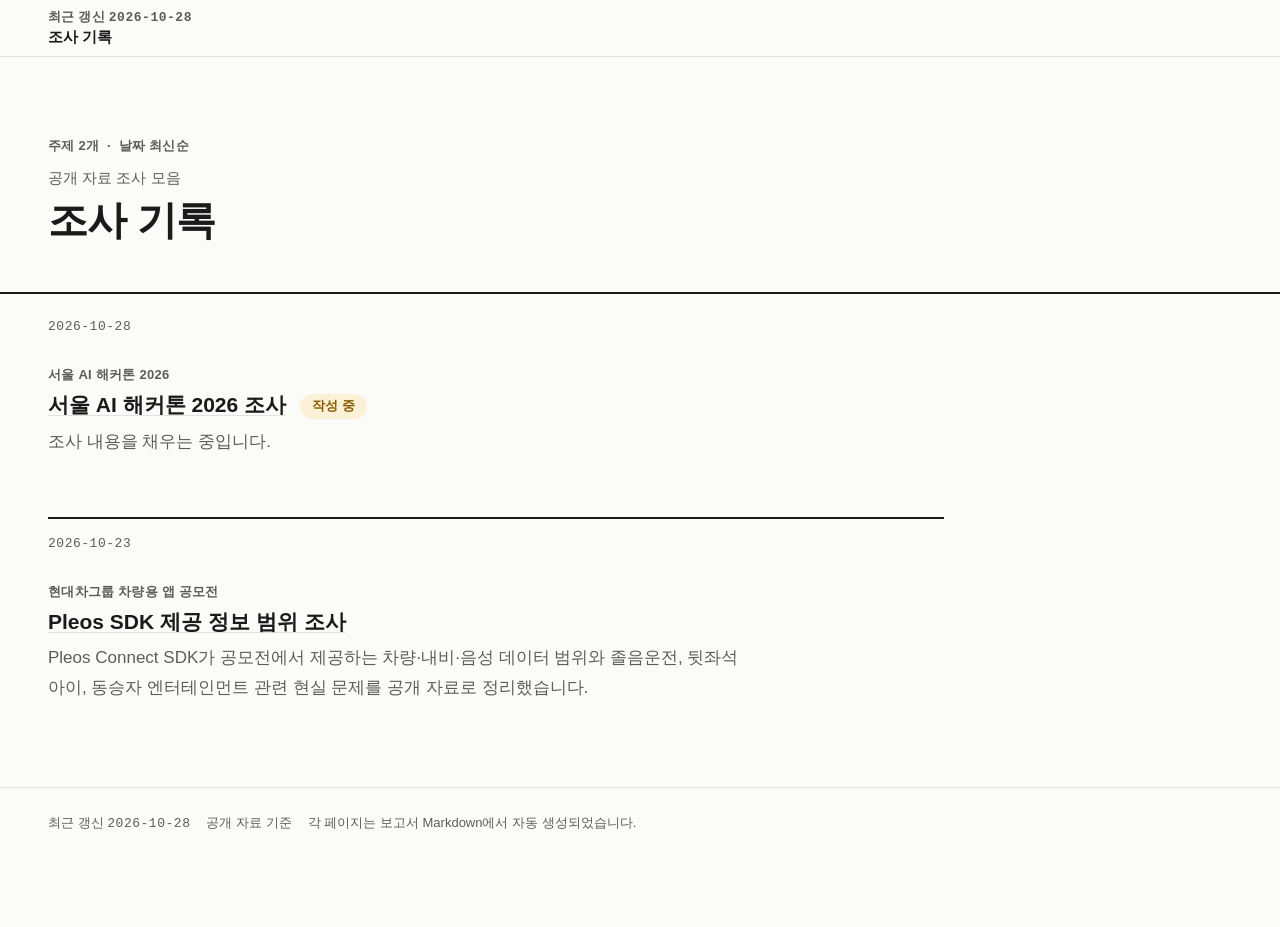
==== docs/index.html @ 0643b25d "Restructure into dated multi-topic research site Topics live in topics/YYYY-MM-DD-slug/report.md and" ====
<!doctype html>
<html lang="ko">
<head>
<meta charset="utf-8">
<meta name="viewport" content="width=device-width, initial-scale=1">
<title>조사 기록</title>
<meta name="description" content="공개 자료로 조사한 보고서를 날짜별로 모아 둔 목록입니다.">
<meta name="color-scheme" content="light dark">
<meta name="theme-color" media="(prefers-color-scheme: light)" content="#FBFBFA">
<meta name="theme-color" media="(prefers-color-scheme: dark)" content="#131312">
<meta property="og:title" content="조사 기록">
<meta property="og:description" content="공개 자료로 조사한 보고서를 날짜별로 모아 둔 목록입니다.">
<meta property="og:type" content="website">
<meta property="og:locale" content="ko_KR">
<link rel="icon" href="data:image/svg+xml,%3Csvg xmlns='http://www.w3.org/2000/svg' viewBox='0 0 32 32'%3E%3Crect width='32' height='32' fill='%231A1A1A'/%3E%3Cpath d='M8 9h16M8 16h16M8 23h10' stroke='%23FBFBFA' stroke-width='3' stroke-linecap='round'/%3E%3C/svg%3E">
<style>
:root{color-scheme:light dark;--canvas:#FBFBFA;--surface:#F3F2EE;--ink:#1A1A1A;--ink-2:#5E5C57;--ink-3:#8B8984;--hairline:#E3E1DB;--rule:#1A1A1A;--link:#0B5D97;--link-hover:#073E66;--ring:#0B5D97;--mark-bg:#FFE69C;--mark-ink:#1A1A1A;--wash-1:rgb(26 26 26 / .05);--wash-2:rgb(26 26 26 / .09);--ok-bg:#E9F2E7;--ok-ink:#2F6B3A;--part-bg:#FBF1D6;--part-ink:#8A5A00;--no-bg:#FCE9E8;--no-ink:#9C2E2C;--unk-bg:#EEEDE8;--unk-ink:#55534E;--scrim:rgb(26 26 26 / .35);--font-sans:-apple-system,BlinkMacSystemFont,"Apple SD Gothic Neo",Pretendard,"Noto Sans KR","Noto Sans CJK KR","Malgun Gothic","Segoe UI",sans-serif;--font-mono:ui-monospace,"SF Mono",Menlo,Consolas,"Liberation Mono","DejaVu Sans Mono",monospace;--fs-display:clamp(1.75rem,1.2rem + 2.2vw,2.5rem);--fs-h2:clamp(1.375rem,1.15rem + 1vw,1.75rem);--fs-h3:clamp(1.125rem,1.05rem + .4vw,1.3125rem);--fs-body:1.0625rem;--fs-table:.9375rem;--fs-ui:.9375rem;--fs-small:.8125rem;--lh-body:1.75;--lh-table:1.6;--lh-head:1.3;--lh-tight:1.2;--s-1:4px;--s-2:8px;--s-3:12px;--s-4:16px;--s-5:20px;--s-6:24px;--s-8:32px;--s-10:40px;--s-12:48px;--s-16:64px;--s-20:80px;--container:80rem;--gutter:clamp(1.25rem,4vw,3rem);--sidebar:15.5rem;--col-gap:var(--s-12);--measure:44rem;--header-h:3.5rem;--control-h:2.75rem;--icon:1.25rem;--r-ctl:4px;--r-pill:999px;--t-micro:120ms;--t-std:200ms;--ease:cubic-bezier(.2,0,0,1);--z-header:30;--z-totop:20}@media (prefers-color-scheme:dark){:root{--canvas:#131312;--surface:#1C1C1A;--ink:#ECEAE4;--ink-2:#A8A69F;--ink-3:#7C7A74;--hairline:#2A2927;--rule:#ECEAE4;--link:#7CBCEC;--link-hover:#AAD6F7;--ring:#7CBCEC;--mark-bg:#5E4C14;--mark-ink:#FFF3CF;--wash-1:rgb(236 234 228 / .07);--wash-2:rgb(236 234 228 / .12);--ok-bg:#1B2B1E;--ok-ink:#A3D9A8;--part-bg:#2D2712;--part-ink:#E5BD55;--no-bg:#34201F;--no-ink:#F2A19E;--unk-bg:#2A2926;--unk-ink:#B9B7B0;--scrim:rgb(0 0 0 / .55)}}*,*::before,*::after{box-sizing:border-box}html{scroll-behavior:smooth;scroll-padding-top:calc(var(--header-h) + var(--s-4));-webkit-text-size-adjust:100%;text-size-adjust:100%}body{margin:0;background:var(--canvas);color:var(--ink);font:400 var(--fs-body) / var(--lh-body) var(--font-sans);word-break:keep-all;overflow-wrap:break-word;-webkit-font-smoothing:antialiased;text-rendering:optimizeLegibility}html.sheet-open{overflow:hidden}[hidden]{display:none !important}.mono{font-family:var(--font-mono);letter-spacing:.04em}:focus-visible{outline:2px solid var(--ring);outline-offset:2px}a{color:var(--link);text-decoration:underline;text-decoration-thickness:1px;text-underline-offset:.15em;text-decoration-color:color-mix(in srgb,var(--link) 45%,transparent);transition:color var(--t-micro) var(--ease),text-decoration-color var(--t-micro) var(--ease)}a:hover{color:var(--link-hover);text-decoration-color:currentColor}svg{display:block}.sr-only{position:absolute !important;width:1px;height:1px;padding:0;margin:-1px;overflow:hidden;clip:rect(0 0 0 0);clip-path:inset(50%);white-space:nowrap;border:0}html:not(.js) .js-only{display:none !important}.skip{position:absolute;top:var(--s-2);left:var(--s-2);z-index:calc(var(--z-header) + 1);padding:var(--s-3) var(--s-4);background:var(--ink);color:var(--canvas);border-radius:var(--r-ctl);text-decoration:none;font-weight:600;transform:translateY(-200%)}.skip:focus-visible{transform:none;outline-color:var(--ring)}.btn{display:inline-flex;align-items:center;justify-content:center;gap:var(--s-1);min-height:var(--control-h);min-width:var(--control-h);padding:0 var(--s-3);border:1px solid transparent;border-radius:var(--r-ctl);background:transparent;color:var(--ink);font:500 var(--fs-ui) / 1 var(--font-sans);cursor:pointer;text-decoration:none;white-space:nowrap;transition:background-color var(--t-micro) var(--ease)}.btn:hover{background:var(--wash-1)}.btn:active{background:var(--wash-2)}.btn--outline{border-color:var(--hairline)}.btn--icon{padding:0}.btn svg{width:var(--icon);height:var(--icon);flex:none}.hdr{position:sticky;top:0;z-index:var(--z-header);background:var(--canvas);border-bottom:1px solid var(--hairline)}.hdr__in{max-width:var(--container);margin:0 auto;padding:var(--s-1) var(--gutter);min-height:var(--header-h);display:flex;flex-wrap:wrap;align-items:center;gap:var(--s-1)}.brand{display:flex;flex-direction:column;justify-content:center;min-width:0;flex:1 1 0;min-height:var(--control-h);color:inherit;text-decoration:none;border-radius:var(--r-ctl)}.brand:hover{color:inherit}.brand__kicker{display:none;font-size:var(--fs-small);font-weight:600;line-height:1.3;letter-spacing:.02em;color:var(--ink-2);white-space:nowrap}.btn--all .btn__label{display:none}.btn--all[data-action="open"] .ico--close,.btn--all[data-action="close"] .ico--open{display:none}.hdr .btn--outline{border-color:transparent}.brand__title{font-size:var(--fs-ui);font-weight:600;line-height:1.3;white-space:nowrap;overflow:hidden;text-overflow:ellipsis}.srch{flex:1 1 100%;order:10;display:none;margin:0;padding-bottom:var(--s-2)}.hdr.search-open .srch{display:block}.srch__box{position:relative;display:flex;align-items:center}.srch__icon{position:absolute;left:var(--s-3);width:var(--icon);height:var(--icon);color:var(--ink-2);pointer-events:none}.srch input{width:100%;height:var(--control-h);margin:0;padding:0 var(--control-h) 0 calc(var(--s-3) + var(--icon) + var(--s-2));border:1px solid var(--hairline);border-radius:var(--r-ctl);background:var(--canvas);color:var(--ink);font:400 var(--fs-ui) / 1 var(--font-sans);-webkit-appearance:none;appearance:none}.srch input::placeholder{color:var(--ink-2);opacity:1}.srch input::-webkit-search-cancel-button,.srch input::-webkit-search-decoration{-webkit-appearance:none;appearance:none}.srch__clear{position:absolute;right:2px;top:2px;min-height:calc(var(--control-h) - 4px);min-width:calc(var(--control-h) - 4px);color:var(--ink-2)}.status{max-width:var(--container);margin:0 auto;padding:var(--s-2) var(--gutter);display:flex;flex-wrap:wrap;align-items:center;gap:var(--s-2) var(--s-3);background:var(--surface);border-top:1px solid var(--hairline);color:var(--ink-2);font-size:var(--fs-small);font-weight:500;line-height:1.4}.status[hidden]{display:none}.status strong{color:var(--ink);font-weight:600}.status .btn{min-height:2rem;padding:0 var(--s-2);font-size:var(--fs-small);color:var(--link)}@media (min-width:60em){.hdr__in{flex-wrap:nowrap;gap:var(--s-3)}.btn--toc,.btn--search{display:none}.brand__kicker{display:block}.btn--all svg{display:none}.btn--all .btn__label{display:inline}.hdr .btn--outline{border-color:var(--hairline)}.srch{display:block;flex:0 1 22rem;order:0;padding-bottom:0}}.hero{max-width:var(--container);margin:0 auto;padding:var(--s-10) var(--gutter) var(--s-8);border-bottom:2px solid var(--rule)}.kicker{margin:0 0 var(--s-3);font-size:var(--fs-small);font-weight:600;line-height:1.4;letter-spacing:.02em;color:var(--ink-2)}.kicker__sep{margin:0 var(--s-1)}.hero h1{margin:0;display:flex;flex-direction:column;gap:var(--s-2);max-width:var(--measure)}.hero__sup{font:500 var(--fs-ui) / 1.4 var(--font-sans);color:var(--ink-2)}.hero__sep{display:none}.hero__main{font-size:var(--fs-display);font-weight:700;line-height:var(--lh-tight);letter-spacing:-.02em}@media (min-width:60em){.hero{padding-top:var(--s-20);padding-bottom:var(--s-12)}}.layout{max-width:var(--container);margin:0 auto;padding:0 var(--gutter)}.side{display:none}.doc{min-width:0;padding-bottom:var(--s-16)}@media (min-width:60em){.layout{display:grid;grid-template-columns:var(--sidebar) minmax(0,1fr);gap:var(--col-gap);align-items:start}.side{display:block;position:sticky;top:calc(var(--header-h) + var(--s-6));max-height:calc(100dvh - var(--header-h) - var(--s-12));overflow-y:auto;padding:var(--s-6) 0 var(--s-6);scrollbar-width:thin}}.side__title{margin:0 0 var(--s-2);padding:0 var(--s-3);font-size:var(--fs-small);font-weight:600;line-height:1.4;letter-spacing:.02em;color:var(--ink-2)}.toc,.toc ol{list-style:none;margin:0;padding:0}.toc a{display:flex;align-items:baseline;gap:var(--s-2);min-height:var(--control-h);padding:var(--s-2) var(--s-3);border-radius:var(--r-ctl);color:var(--ink-2);font-size:var(--fs-ui);font-weight:500;line-height:1.4;text-decoration:none;transition:background-color var(--t-micro) var(--ease),color var(--t-micro) var(--ease)}.toc a:hover{background:var(--wash-1);color:var(--ink)}.toc a[aria-current="true"]{background:var(--wash-2);color:var(--ink);font-weight:600}.toc__num{flex:none;min-width:2rem;font:500 var(--fs-small) / 1.4 var(--font-mono);letter-spacing:.04em}.toc__sub a{padding-left:var(--s-6)}.toc__sub .toc__num{min-width:2.25rem}.sec{border-top:2px solid var(--rule);margin-top:var(--s-10);padding-top:var(--s-4)}.doc>.sec:first-child{border-top:0;margin-top:0;padding-top:var(--s-6)}.sec__h{margin:0;font-size:var(--fs-h2);font-weight:700;line-height:var(--lh-head);letter-spacing:-.01em}.sec__btn{display:flex;align-items:baseline;gap:var(--s-3);width:calc(100% + 2 * var(--s-2));margin:0 calc(-1 * var(--s-2));padding:var(--s-3) var(--s-2);border:0;border-radius:var(--r-ctl);background:transparent;color:inherit;font:inherit;letter-spacing:inherit;text-align:left;cursor:pointer;-webkit-appearance:none;appearance:none;transition:background-color var(--t-micro) var(--ease)}.sec__btn:hover{background:var(--wash-1)}.sec__btn:active{background:var(--wash-2)}.num{flex:none;font:500 var(--fs-ui) / 1 var(--font-mono);letter-spacing:.06em;color:var(--ink-2)}.ttl{flex:1 1 auto;min-width:0}.chev{flex:none;align-self:center;width:var(--icon);height:var(--icon);color:var(--ink-2);transition:transform var(--t-micro) var(--ease)}.sec__btn[aria-expanded="false"] .chev{transform:rotate(-90deg)}.sec__body{padding-top:var(--s-2)}.sec__body.is-entering{animation:fade-in var(--t-micro) var(--ease) both}@keyframes fade-in{from{opacity:0}to{opacity:1}}.js:not(.is-ready).m-collapse .doc>.sec ~ .sec>.sec__body,.js:not(.is-ready) .sec[data-default="closed"]>.sec__body{display:none}.blk{padding-top:var(--s-6)}.blk + .blk{border-top:1px solid var(--hairline);margin-top:var(--s-6)}.blk__h{display:flex;align-items:baseline;gap:var(--s-3);margin:0 0 var(--s-4);font-size:var(--fs-h3);font-weight:600;line-height:1.4}.blk__h .num{font-size:var(--fs-small)}.doc p,.doc ul,.doc ol:not(.srcs){max-width:var(--measure)}.doc p{margin:0 0 var(--s-4)}.doc ul,.doc ol{margin:0 0 var(--s-4);padding-left:var(--s-6)}.doc li{margin-bottom:var(--s-2)}.doc li::marker{color:var(--ink-2)}.doc>.blk>:last-child,.sec__body>.blk>:last-child{margin-bottom:0}code{font-family:var(--font-mono);font-size:.92em;letter-spacing:-.01em;background:var(--surface);padding:0 var(--s-1);border-radius:var(--r-ctl);overflow-wrap:anywhere}mark{background:var(--mark-bg);color:var(--mark-ink);border-radius:var(--r-ctl);padding:0 1px}.url{overflow-wrap:anywhere}.src{display:inline-flex;align-items:center;min-height:2rem;margin:1px 0;padding:0 var(--s-2);border:1px solid var(--hairline);border-radius:var(--r-ctl);font-size:var(--fs-small);font-weight:600;line-height:1;text-decoration:none;white-space:nowrap;transition:background-color var(--t-micro) var(--ease),color var(--t-micro) var(--ease)}.src:hover{background:var(--wash-1);text-decoration:underline}.src + .src{margin-left:var(--s-1)}.tbl{margin:var(--s-6) 0}.tbl__scroll{overflow-x:auto;scrollbar-width:thin}.tbl__scroll:focus-visible{outline-offset:4px}table{border-collapse:collapse;width:100%;font-size:var(--fs-table);line-height:var(--lh-table)}th,td{padding:var(--s-3) var(--s-2);text-align:left;vertical-align:top;border-bottom:1px solid var(--hairline);overflow-wrap:break-word}.tbl--scroll th:first-child,.tbl--scroll td:first-child{position:sticky;left:0;background:var(--canvas);border-right:1px solid var(--hairline)}.tbl--scroll thead th:first-child{background:var(--surface)}thead th{background:var(--surface);color:var(--ink-2);font-size:var(--fs-small);font-weight:600;letter-spacing:.02em;line-height:1.4;vertical-align:bottom;border-bottom:1px solid var(--rule)}td code{font-size:.9em}@media (min-width:48em){th,td{min-width:4rem}td code,th code{overflow-wrap:break-word}.tbl--cards th:first-child,.tbl--cards td:first-child{position:sticky;left:0;background:var(--canvas);border-right:1px solid var(--hairline)}.tbl--cards thead th:first-child{background:var(--surface)}}.pill{display:inline-flex;align-items:center;min-height:1.5rem;padding:var(--s-1) var(--s-3);border-radius:var(--r-pill);font-size:var(--fs-small);font-weight:600;line-height:1.3}.pill--ok{background:var(--ok-bg);color:var(--ok-ink)}.pill--part{background:var(--part-bg);color:var(--part-ink)}.pill--no{background:var(--no-bg);color:var(--no-ink)}.pill--unk{background:var(--unk-bg);color:var(--unk-ink)}.pill__note{display:block;margin-top:var(--s-1);color:var(--ink-2);font-size:var(--fs-small);line-height:1.4}@media (max-width:47.99em){.tbl--scroll th,.tbl--scroll td{min-width:5.5rem}.tbl--cards table,.tbl--cards tbody,.tbl--cards tr,.tbl--cards td{display:block}.tbl--cards thead{position:absolute;width:1px;height:1px;overflow:hidden;clip:rect(0 0 0 0);clip-path:inset(50%);white-space:nowrap}.tbl--cards tr{padding:var(--s-4) 0 var(--s-5);border-bottom:1px solid var(--hairline)}.tbl--cards tr:first-child{border-top:1px solid var(--rule)}.tbl--cards td{display:grid;grid-template-columns:minmax(5.5rem,28%) minmax(0,1fr);gap:var(--s-1) var(--s-3);padding:var(--s-1) 0;border:0}.tbl--cards td::before{content:attr(data-label);color:var(--ink-2);font-size:var(--fs-small);font-weight:600;line-height:var(--lh-table)}.tbl--cards td:first-child{display:block;margin-bottom:var(--s-2);font-size:var(--fs-body);font-weight:600;line-height:1.4}.tbl--cards td:first-child::before{display:none}.tbl--cards .cell{display:block;min-width:0}.tbl--numbered td:first-child{margin-bottom:var(--s-1);font:500 var(--fs-small) / 1.4 var(--font-mono);letter-spacing:.04em;color:var(--ink-2)}.tbl--numbered td:nth-child(2){display:block;margin-bottom:var(--s-2);font-size:var(--fs-body);font-weight:600;line-height:1.4}.tbl--numbered td:nth-child(2)::before{display:none}}.srcs{margin:0;padding-left:var(--s-8);font-size:var(--fs-table);line-height:var(--lh-table)}.srcs li{margin-bottom:var(--s-2);overflow-wrap:anywhere}.srcs li::marker{font-family:var(--font-mono);color:var(--ink-2)}.layout--index{display:block}.idx{max-width:56rem;padding:var(--s-6) 0 var(--s-16)}.idx__day{border-top:2px solid var(--rule);margin-top:var(--s-10);padding-top:var(--s-4)}.idx__day:first-child{border-top:0;margin-top:0;padding-top:0}.idx__date{margin:0 0 var(--s-2);font:500 var(--fs-small) / 1.4 var(--font-mono);letter-spacing:.04em;color:var(--ink-2)}.idx__list{list-style:none;margin:0;padding:0}.idx__item{padding:var(--s-5) 0;border-bottom:1px solid var(--hairline)}.idx__item:last-child{border-bottom:0}.idx__sup{margin:0 0 var(--s-1);font-size:var(--fs-small);font-weight:600;letter-spacing:.02em;color:var(--ink-2)}.idx__title{margin:0 0 var(--s-2);font-size:var(--fs-h3);font-weight:700;line-height:var(--lh-head)}.idx__title a{color:var(--ink);text-decoration-color:var(--hairline)}.idx__title a:hover{color:var(--link-hover);text-decoration-color:currentColor}.idx__title .pill{vertical-align:.15em;margin-left:var(--s-2)}.idx__sum{margin:0;max-width:var(--measure);color:var(--ink-2)}.kicker__back{font-weight:600}.ftr{border-top:1px solid var(--hairline)}.ftr__in{max-width:var(--container);margin:0 auto;padding:var(--s-6) var(--gutter) calc(var(--s-12) + var(--control-h));display:flex;flex-wrap:wrap;gap:var(--s-2) var(--s-4);color:var(--ink-2);font-size:var(--fs-small);font-weight:500}.sheet{position:fixed;inset:var(--header-h) 0 auto 0;width:100%;max-width:none;max-height:calc(100dvh - var(--header-h) - var(--s-10));margin:0;padding:0;border:0;border-bottom:1px solid var(--hairline);border-radius:0 0 var(--r-ctl) var(--r-ctl);background:var(--canvas);color:var(--ink);overflow:hidden}.sheet[open]{display:flex;flex-direction:column}.sheet::backdrop{background:var(--scrim)}.sheet__head{display:flex;align-items:center;justify-content:space-between;gap:var(--s-2);padding:var(--s-2) var(--gutter);border-bottom:1px solid var(--hairline)}.sheet__title{margin:0;font-size:var(--fs-ui);font-weight:600}.sheet__body{overflow-y:auto;padding:var(--s-3) var(--gutter) var(--s-6)}@media (prefers-reduced-motion:no-preference){.sheet[open]{animation:sheet-in var(--t-std) var(--ease)}.sheet.is-closing{animation:sheet-out var(--t-std) var(--ease) forwards}}@keyframes sheet-in{from{opacity:0;transform:translateY(-8px)}to{opacity:1;transform:none}}@keyframes sheet-out{from{opacity:1;transform:none}to{opacity:0;transform:translateY(-8px)}}.totop{position:fixed;right:var(--s-5);bottom:var(--s-5);z-index:var(--z-totop);display:inline-flex;align-items:center;justify-content:center;width:var(--control-h);height:var(--control-h);border:1px solid var(--rule);border-radius:var(--r-ctl);background:var(--canvas);color:var(--ink);text-decoration:none;animation:fade-in var(--t-micro) var(--ease) both;transition:background-color var(--t-micro) var(--ease)}.totop:hover{background:var(--wash-1);color:var(--ink)}.totop svg{width:var(--icon);height:var(--icon)}@media (prefers-reduced-motion:reduce){html{scroll-behavior:auto}.chev,.skip{transition:none}.sec__body.is-entering,.totop{animation-duration:1ms}}@media print{.hdr,.side,.totop,.sheet,.skip,.chev,.status{display:none !important}.sec__body[hidden]{display:block !important}body{font-size:11pt;line-height:1.6;color:#000;background:#fff}.hero{padding-top:0}.layout{display:block;padding:0}.sec__btn{padding:0;margin:0;width:auto}a{color:inherit}.src{border-color:#999}.tbl__scroll{overflow:visible}table{font-size:9.5pt}tr{break-inside:avoid}.sec{break-inside:auto}.blk__h,.sec__h{break-after:avoid}}
</style>
</head>
<body>
<a class="skip" href="#main">본문으로 건너뛰기</a>

<header class="hdr" id="top">
  <div class="hdr__in">
    <a class="brand" href="#top">
      <span class="brand__kicker">최근 갱신 <span class="mono">2026-10-28</span></span>
      <span class="brand__title">조사 기록</span>
    </a>
  </div>
</header>

<main id="main">
  <section class="hero" aria-labelledby="doc-title">
    <p class="kicker">주제 2개 <span class="kicker__sep" aria-hidden="true">·</span> 날짜 최신순</p>
    <h1 id="doc-title"><span class="hero__sup">공개 자료 조사 모음</span><span class="hero__sep" aria-hidden="true"> · </span><span class="hero__main">조사 기록</span></h1>
  </section>

  <div class="layout layout--index">
    <div class="idx">
<section class="idx__day" aria-labelledby="d-2026-10-28"><h2 class="idx__date" id="d-2026-10-28"><time datetime="2026-10-28">2026-10-28</time></h2><ul class="idx__list"><li class="idx__item"><p class="idx__sup">서울 AI 해커톤 2026</p><h3 class="idx__title"><a href="2026-10-28-seoul-ai-hackathon/">서울 AI 해커톤 2026 조사</a> <span class="pill pill--part">작성 중</span></h3><p class="idx__sum">조사 내용을 채우는 중입니다.</p></li></ul></section><section class="idx__day" aria-labelledby="d-2026-10-23"><h2 class="idx__date" id="d-2026-10-23"><time datetime="2026-10-23">2026-10-23</time></h2><ul class="idx__list"><li class="idx__item"><p class="idx__sup">현대차그룹 차량용 앱 공모전</p><h3 class="idx__title"><a href="2026-10-23-pleos-sdk/">Pleos SDK 제공 정보 범위 조사</a></h3><p class="idx__sum">Pleos Connect SDK가 공모전에서 제공하는 차량·내비·음성 데이터 범위와 졸음운전, 뒷좌석 아이, 동승자 엔터테인먼트 관련 현실 문제를 공개 자료로 정리했습니다.</p></li></ul></section>
    </div>
  </div>
</main>

<footer class="ftr">
  <div class="ftr__in">
    <span>최근 갱신 <span class="mono">2026-10-28</span></span>
    <span>공개 자료 기준</span>
    <span>각 페이지는 보고서 Markdown에서 자동 생성되었습니다.</span>
  </div>
</footer>
</body>
</html>
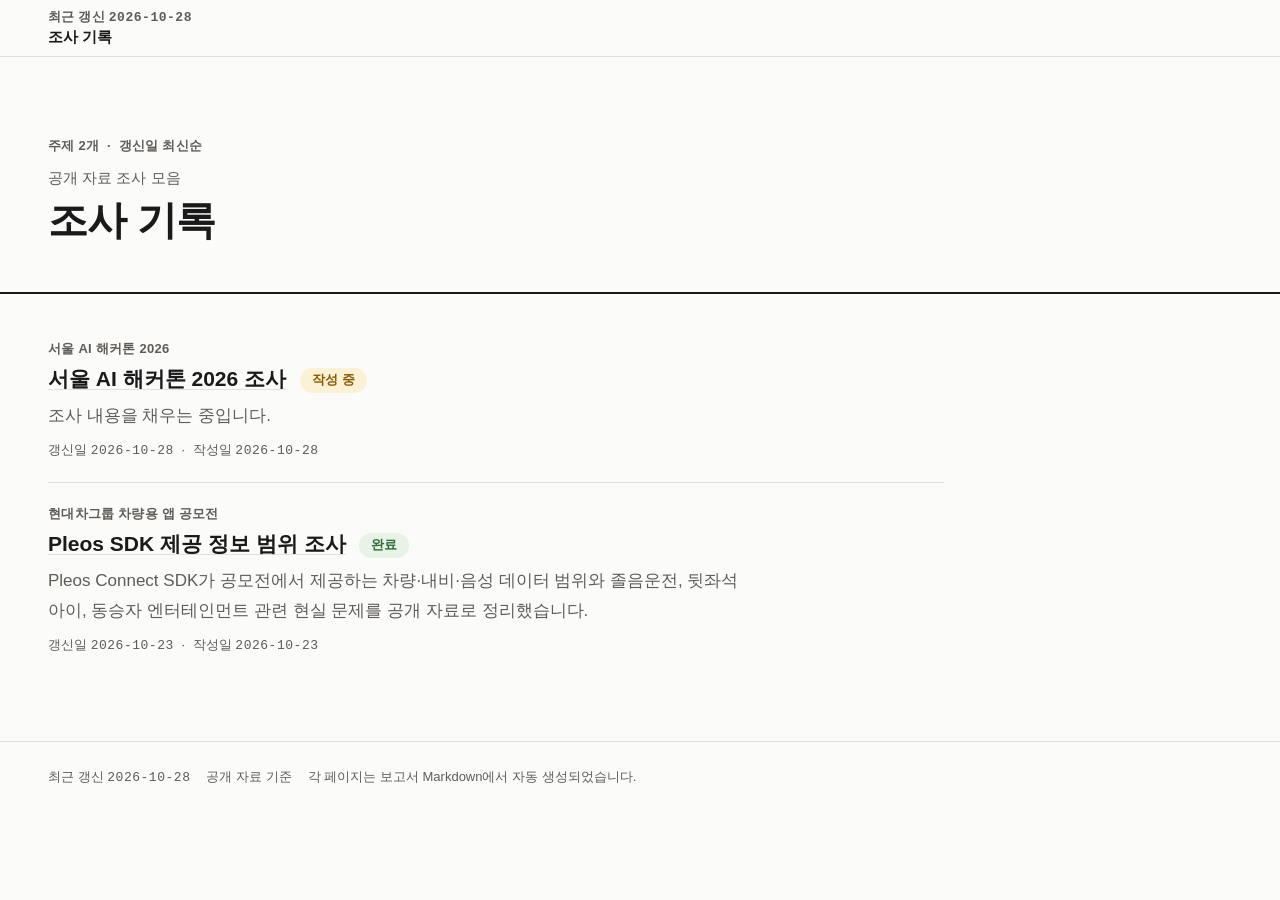
==== commit 9c444de8: "Organize topics by name and turn the front page into a topic index Topic folders drop the date prefi" ====
--- a/docs/index.html
+++ b/docs/index.html
@@ -4,17 +4,17 @@
 <meta charset="utf-8">
 <meta name="viewport" content="width=device-width, initial-scale=1">
 <title>조사 기록</title>
-<meta name="description" content="공개 자료로 조사한 보고서를 날짜별로 모아 둔 목록입니다.">
+<meta name="description" content="공개 자료로 조사한 보고서를 주제별로 모아 둔 목록입니다.">
 <meta name="color-scheme" content="light dark">
 <meta name="theme-color" media="(prefers-color-scheme: light)" content="#FBFBFA">
 <meta name="theme-color" media="(prefers-color-scheme: dark)" content="#131312">
 <meta property="og:title" content="조사 기록">
-<meta property="og:description" content="공개 자료로 조사한 보고서를 날짜별로 모아 둔 목록입니다.">
+<meta property="og:description" content="공개 자료로 조사한 보고서를 주제별로 모아 둔 목록입니다.">
 <meta property="og:type" content="website">
 <meta property="og:locale" content="ko_KR">
 <link rel="icon" href="data:image/svg+xml,%3Csvg xmlns='http://www.w3.org/2000/svg' viewBox='0 0 32 32'%3E%3Crect width='32' height='32' fill='%231A1A1A'/%3E%3Cpath d='M8 9h16M8 16h16M8 23h10' stroke='%23FBFBFA' stroke-width='3' stroke-linecap='round'/%3E%3C/svg%3E">
 <style>
-:root{color-scheme:light dark;--canvas:#FBFBFA;--surface:#F3F2EE;--ink:#1A1A1A;--ink-2:#5E5C57;--ink-3:#8B8984;--hairline:#E3E1DB;--rule:#1A1A1A;--link:#0B5D97;--link-hover:#073E66;--ring:#0B5D97;--mark-bg:#FFE69C;--mark-ink:#1A1A1A;--wash-1:rgb(26 26 26 / .05);--wash-2:rgb(26 26 26 / .09);--ok-bg:#E9F2E7;--ok-ink:#2F6B3A;--part-bg:#FBF1D6;--part-ink:#8A5A00;--no-bg:#FCE9E8;--no-ink:#9C2E2C;--unk-bg:#EEEDE8;--unk-ink:#55534E;--scrim:rgb(26 26 26 / .35);--font-sans:-apple-system,BlinkMacSystemFont,"Apple SD Gothic Neo",Pretendard,"Noto Sans KR","Noto Sans CJK KR","Malgun Gothic","Segoe UI",sans-serif;--font-mono:ui-monospace,"SF Mono",Menlo,Consolas,"Liberation Mono","DejaVu Sans Mono",monospace;--fs-display:clamp(1.75rem,1.2rem + 2.2vw,2.5rem);--fs-h2:clamp(1.375rem,1.15rem + 1vw,1.75rem);--fs-h3:clamp(1.125rem,1.05rem + .4vw,1.3125rem);--fs-body:1.0625rem;--fs-table:.9375rem;--fs-ui:.9375rem;--fs-small:.8125rem;--lh-body:1.75;--lh-table:1.6;--lh-head:1.3;--lh-tight:1.2;--s-1:4px;--s-2:8px;--s-3:12px;--s-4:16px;--s-5:20px;--s-6:24px;--s-8:32px;--s-10:40px;--s-12:48px;--s-16:64px;--s-20:80px;--container:80rem;--gutter:clamp(1.25rem,4vw,3rem);--sidebar:15.5rem;--col-gap:var(--s-12);--measure:44rem;--header-h:3.5rem;--control-h:2.75rem;--icon:1.25rem;--r-ctl:4px;--r-pill:999px;--t-micro:120ms;--t-std:200ms;--ease:cubic-bezier(.2,0,0,1);--z-header:30;--z-totop:20}@media (prefers-color-scheme:dark){:root{--canvas:#131312;--surface:#1C1C1A;--ink:#ECEAE4;--ink-2:#A8A69F;--ink-3:#7C7A74;--hairline:#2A2927;--rule:#ECEAE4;--link:#7CBCEC;--link-hover:#AAD6F7;--ring:#7CBCEC;--mark-bg:#5E4C14;--mark-ink:#FFF3CF;--wash-1:rgb(236 234 228 / .07);--wash-2:rgb(236 234 228 / .12);--ok-bg:#1B2B1E;--ok-ink:#A3D9A8;--part-bg:#2D2712;--part-ink:#E5BD55;--no-bg:#34201F;--no-ink:#F2A19E;--unk-bg:#2A2926;--unk-ink:#B9B7B0;--scrim:rgb(0 0 0 / .55)}}*,*::before,*::after{box-sizing:border-box}html{scroll-behavior:smooth;scroll-padding-top:calc(var(--header-h) + var(--s-4));-webkit-text-size-adjust:100%;text-size-adjust:100%}body{margin:0;background:var(--canvas);color:var(--ink);font:400 var(--fs-body) / var(--lh-body) var(--font-sans);word-break:keep-all;overflow-wrap:break-word;-webkit-font-smoothing:antialiased;text-rendering:optimizeLegibility}html.sheet-open{overflow:hidden}[hidden]{display:none !important}.mono{font-family:var(--font-mono);letter-spacing:.04em}:focus-visible{outline:2px solid var(--ring);outline-offset:2px}a{color:var(--link);text-decoration:underline;text-decoration-thickness:1px;text-underline-offset:.15em;text-decoration-color:color-mix(in srgb,var(--link) 45%,transparent);transition:color var(--t-micro) var(--ease),text-decoration-color var(--t-micro) var(--ease)}a:hover{color:var(--link-hover);text-decoration-color:currentColor}svg{display:block}.sr-only{position:absolute !important;width:1px;height:1px;padding:0;margin:-1px;overflow:hidden;clip:rect(0 0 0 0);clip-path:inset(50%);white-space:nowrap;border:0}html:not(.js) .js-only{display:none !important}.skip{position:absolute;top:var(--s-2);left:var(--s-2);z-index:calc(var(--z-header) + 1);padding:var(--s-3) var(--s-4);background:var(--ink);color:var(--canvas);border-radius:var(--r-ctl);text-decoration:none;font-weight:600;transform:translateY(-200%)}.skip:focus-visible{transform:none;outline-color:var(--ring)}.btn{display:inline-flex;align-items:center;justify-content:center;gap:var(--s-1);min-height:var(--control-h);min-width:var(--control-h);padding:0 var(--s-3);border:1px solid transparent;border-radius:var(--r-ctl);background:transparent;color:var(--ink);font:500 var(--fs-ui) / 1 var(--font-sans);cursor:pointer;text-decoration:none;white-space:nowrap;transition:background-color var(--t-micro) var(--ease)}.btn:hover{background:var(--wash-1)}.btn:active{background:var(--wash-2)}.btn--outline{border-color:var(--hairline)}.btn--icon{padding:0}.btn svg{width:var(--icon);height:var(--icon);flex:none}.hdr{position:sticky;top:0;z-index:var(--z-header);background:var(--canvas);border-bottom:1px solid var(--hairline)}.hdr__in{max-width:var(--container);margin:0 auto;padding:var(--s-1) var(--gutter);min-height:var(--header-h);display:flex;flex-wrap:wrap;align-items:center;gap:var(--s-1)}.brand{display:flex;flex-direction:column;justify-content:center;min-width:0;flex:1 1 0;min-height:var(--control-h);color:inherit;text-decoration:none;border-radius:var(--r-ctl)}.brand:hover{color:inherit}.brand__kicker{display:none;font-size:var(--fs-small);font-weight:600;line-height:1.3;letter-spacing:.02em;color:var(--ink-2);white-space:nowrap}.btn--all .btn__label{display:none}.btn--all[data-action="open"] .ico--close,.btn--all[data-action="close"] .ico--open{display:none}.hdr .btn--outline{border-color:transparent}.brand__title{font-size:var(--fs-ui);font-weight:600;line-height:1.3;white-space:nowrap;overflow:hidden;text-overflow:ellipsis}.srch{flex:1 1 100%;order:10;display:none;margin:0;padding-bottom:var(--s-2)}.hdr.search-open .srch{display:block}.srch__box{position:relative;display:flex;align-items:center}.srch__icon{position:absolute;left:var(--s-3);width:var(--icon);height:var(--icon);color:var(--ink-2);pointer-events:none}.srch input{width:100%;height:var(--control-h);margin:0;padding:0 var(--control-h) 0 calc(var(--s-3) + var(--icon) + var(--s-2));border:1px solid var(--hairline);border-radius:var(--r-ctl);background:var(--canvas);color:var(--ink);font:400 var(--fs-ui) / 1 var(--font-sans);-webkit-appearance:none;appearance:none}.srch input::placeholder{color:var(--ink-2);opacity:1}.srch input::-webkit-search-cancel-button,.srch input::-webkit-search-decoration{-webkit-appearance:none;appearance:none}.srch__clear{position:absolute;right:2px;top:2px;min-height:calc(var(--control-h) - 4px);min-width:calc(var(--control-h) - 4px);color:var(--ink-2)}.status{max-width:var(--container);margin:0 auto;padding:var(--s-2) var(--gutter);display:flex;flex-wrap:wrap;align-items:center;gap:var(--s-2) var(--s-3);background:var(--surface);border-top:1px solid var(--hairline);color:var(--ink-2);font-size:var(--fs-small);font-weight:500;line-height:1.4}.status[hidden]{display:none}.status strong{color:var(--ink);font-weight:600}.status .btn{min-height:2rem;padding:0 var(--s-2);font-size:var(--fs-small);color:var(--link)}@media (min-width:60em){.hdr__in{flex-wrap:nowrap;gap:var(--s-3)}.btn--toc,.btn--search{display:none}.brand__kicker{display:block}.btn--all svg{display:none}.btn--all .btn__label{display:inline}.hdr .btn--outline{border-color:var(--hairline)}.srch{display:block;flex:0 1 22rem;order:0;padding-bottom:0}}.hero{max-width:var(--container);margin:0 auto;padding:var(--s-10) var(--gutter) var(--s-8);border-bottom:2px solid var(--rule)}.kicker{margin:0 0 var(--s-3);font-size:var(--fs-small);font-weight:600;line-height:1.4;letter-spacing:.02em;color:var(--ink-2)}.kicker__sep{margin:0 var(--s-1)}.hero h1{margin:0;display:flex;flex-direction:column;gap:var(--s-2);max-width:var(--measure)}.hero__sup{font:500 var(--fs-ui) / 1.4 var(--font-sans);color:var(--ink-2)}.hero__sep{display:none}.hero__main{font-size:var(--fs-display);font-weight:700;line-height:var(--lh-tight);letter-spacing:-.02em}@media (min-width:60em){.hero{padding-top:var(--s-20);padding-bottom:var(--s-12)}}.layout{max-width:var(--container);margin:0 auto;padding:0 var(--gutter)}.side{display:none}.doc{min-width:0;padding-bottom:var(--s-16)}@media (min-width:60em){.layout{display:grid;grid-template-columns:var(--sidebar) minmax(0,1fr);gap:var(--col-gap);align-items:start}.side{display:block;position:sticky;top:calc(var(--header-h) + var(--s-6));max-height:calc(100dvh - var(--header-h) - var(--s-12));overflow-y:auto;padding:var(--s-6) 0 var(--s-6);scrollbar-width:thin}}.side__title{margin:0 0 var(--s-2);padding:0 var(--s-3);font-size:var(--fs-small);font-weight:600;line-height:1.4;letter-spacing:.02em;color:var(--ink-2)}.toc,.toc ol{list-style:none;margin:0;padding:0}.toc a{display:flex;align-items:baseline;gap:var(--s-2);min-height:var(--control-h);padding:var(--s-2) var(--s-3);border-radius:var(--r-ctl);color:var(--ink-2);font-size:var(--fs-ui);font-weight:500;line-height:1.4;text-decoration:none;transition:background-color var(--t-micro) var(--ease),color var(--t-micro) var(--ease)}.toc a:hover{background:var(--wash-1);color:var(--ink)}.toc a[aria-current="true"]{background:var(--wash-2);color:var(--ink);font-weight:600}.toc__num{flex:none;min-width:2rem;font:500 var(--fs-small) / 1.4 var(--font-mono);letter-spacing:.04em}.toc__sub a{padding-left:var(--s-6)}.toc__sub .toc__num{min-width:2.25rem}.sec{border-top:2px solid var(--rule);margin-top:var(--s-10);padding-top:var(--s-4)}.doc>.sec:first-child{border-top:0;margin-top:0;padding-top:var(--s-6)}.sec__h{margin:0;font-size:var(--fs-h2);font-weight:700;line-height:var(--lh-head);letter-spacing:-.01em}.sec__btn{display:flex;align-items:baseline;gap:var(--s-3);width:calc(100% + 2 * var(--s-2));margin:0 calc(-1 * var(--s-2));padding:var(--s-3) var(--s-2);border:0;border-radius:var(--r-ctl);background:transparent;color:inherit;font:inherit;letter-spacing:inherit;text-align:left;cursor:pointer;-webkit-appearance:none;appearance:none;transition:background-color var(--t-micro) var(--ease)}.sec__btn:hover{background:var(--wash-1)}.sec__btn:active{background:var(--wash-2)}.num{flex:none;font:500 var(--fs-ui) / 1 var(--font-mono);letter-spacing:.06em;color:var(--ink-2)}.ttl{flex:1 1 auto;min-width:0}.chev{flex:none;align-self:center;width:var(--icon);height:var(--icon);color:var(--ink-2);transition:transform var(--t-micro) var(--ease)}.sec__btn[aria-expanded="false"] .chev{transform:rotate(-90deg)}.sec__body{padding-top:var(--s-2)}.sec__body.is-entering{animation:fade-in var(--t-micro) var(--ease) both}@keyframes fade-in{from{opacity:0}to{opacity:1}}.js:not(.is-ready).m-collapse .doc>.sec ~ .sec>.sec__body,.js:not(.is-ready) .sec[data-default="closed"]>.sec__body{display:none}.blk{padding-top:var(--s-6)}.blk + .blk{border-top:1px solid var(--hairline);margin-top:var(--s-6)}.blk__h{display:flex;align-items:baseline;gap:var(--s-3);margin:0 0 var(--s-4);font-size:var(--fs-h3);font-weight:600;line-height:1.4}.blk__h .num{font-size:var(--fs-small)}.doc p,.doc ul,.doc ol:not(.srcs){max-width:var(--measure)}.doc p{margin:0 0 var(--s-4)}.doc ul,.doc ol{margin:0 0 var(--s-4);padding-left:var(--s-6)}.doc li{margin-bottom:var(--s-2)}.doc li::marker{color:var(--ink-2)}.doc>.blk>:last-child,.sec__body>.blk>:last-child{margin-bottom:0}code{font-family:var(--font-mono);font-size:.92em;letter-spacing:-.01em;background:var(--surface);padding:0 var(--s-1);border-radius:var(--r-ctl);overflow-wrap:anywhere}mark{background:var(--mark-bg);color:var(--mark-ink);border-radius:var(--r-ctl);padding:0 1px}.url{overflow-wrap:anywhere}.src{display:inline-flex;align-items:center;min-height:2rem;margin:1px 0;padding:0 var(--s-2);border:1px solid var(--hairline);border-radius:var(--r-ctl);font-size:var(--fs-small);font-weight:600;line-height:1;text-decoration:none;white-space:nowrap;transition:background-color var(--t-micro) var(--ease),color var(--t-micro) var(--ease)}.src:hover{background:var(--wash-1);text-decoration:underline}.src + .src{margin-left:var(--s-1)}.tbl{margin:var(--s-6) 0}.tbl__scroll{overflow-x:auto;scrollbar-width:thin}.tbl__scroll:focus-visible{outline-offset:4px}table{border-collapse:collapse;width:100%;font-size:var(--fs-table);line-height:var(--lh-table)}th,td{padding:var(--s-3) var(--s-2);text-align:left;vertical-align:top;border-bottom:1px solid var(--hairline);overflow-wrap:break-word}.tbl--scroll th:first-child,.tbl--scroll td:first-child{position:sticky;left:0;background:var(--canvas);border-right:1px solid var(--hairline)}.tbl--scroll thead th:first-child{background:var(--surface)}thead th{background:var(--surface);color:var(--ink-2);font-size:var(--fs-small);font-weight:600;letter-spacing:.02em;line-height:1.4;vertical-align:bottom;border-bottom:1px solid var(--rule)}td code{font-size:.9em}@media (min-width:48em){th,td{min-width:4rem}td code,th code{overflow-wrap:break-word}.tbl--cards th:first-child,.tbl--cards td:first-child{position:sticky;left:0;background:var(--canvas);border-right:1px solid var(--hairline)}.tbl--cards thead th:first-child{background:var(--surface)}}.pill{display:inline-flex;align-items:center;min-height:1.5rem;padding:var(--s-1) var(--s-3);border-radius:var(--r-pill);font-size:var(--fs-small);font-weight:600;line-height:1.3}.pill--ok{background:var(--ok-bg);color:var(--ok-ink)}.pill--part{background:var(--part-bg);color:var(--part-ink)}.pill--no{background:var(--no-bg);color:var(--no-ink)}.pill--unk{background:var(--unk-bg);color:var(--unk-ink)}.pill__note{display:block;margin-top:var(--s-1);color:var(--ink-2);font-size:var(--fs-small);line-height:1.4}@media (max-width:47.99em){.tbl--scroll th,.tbl--scroll td{min-width:5.5rem}.tbl--cards table,.tbl--cards tbody,.tbl--cards tr,.tbl--cards td{display:block}.tbl--cards thead{position:absolute;width:1px;height:1px;overflow:hidden;clip:rect(0 0 0 0);clip-path:inset(50%);white-space:nowrap}.tbl--cards tr{padding:var(--s-4) 0 var(--s-5);border-bottom:1px solid var(--hairline)}.tbl--cards tr:first-child{border-top:1px solid var(--rule)}.tbl--cards td{display:grid;grid-template-columns:minmax(5.5rem,28%) minmax(0,1fr);gap:var(--s-1) var(--s-3);padding:var(--s-1) 0;border:0}.tbl--cards td::before{content:attr(data-label);color:var(--ink-2);font-size:var(--fs-small);font-weight:600;line-height:var(--lh-table)}.tbl--cards td:first-child{display:block;margin-bottom:var(--s-2);font-size:var(--fs-body);font-weight:600;line-height:1.4}.tbl--cards td:first-child::before{display:none}.tbl--cards .cell{display:block;min-width:0}.tbl--numbered td:first-child{margin-bottom:var(--s-1);font:500 var(--fs-small) / 1.4 var(--font-mono);letter-spacing:.04em;color:var(--ink-2)}.tbl--numbered td:nth-child(2){display:block;margin-bottom:var(--s-2);font-size:var(--fs-body);font-weight:600;line-height:1.4}.tbl--numbered td:nth-child(2)::before{display:none}}.srcs{margin:0;padding-left:var(--s-8);font-size:var(--fs-table);line-height:var(--lh-table)}.srcs li{margin-bottom:var(--s-2);overflow-wrap:anywhere}.srcs li::marker{font-family:var(--font-mono);color:var(--ink-2)}.layout--index{display:block}.idx{max-width:56rem;padding:var(--s-6) 0 var(--s-16)}.idx__day{border-top:2px solid var(--rule);margin-top:var(--s-10);padding-top:var(--s-4)}.idx__day:first-child{border-top:0;margin-top:0;padding-top:0}.idx__date{margin:0 0 var(--s-2);font:500 var(--fs-small) / 1.4 var(--font-mono);letter-spacing:.04em;color:var(--ink-2)}.idx__list{list-style:none;margin:0;padding:0}.idx__item{padding:var(--s-5) 0;border-bottom:1px solid var(--hairline)}.idx__item:last-child{border-bottom:0}.idx__sup{margin:0 0 var(--s-1);font-size:var(--fs-small);font-weight:600;letter-spacing:.02em;color:var(--ink-2)}.idx__title{margin:0 0 var(--s-2);font-size:var(--fs-h3);font-weight:700;line-height:var(--lh-head)}.idx__title a{color:var(--ink);text-decoration-color:var(--hairline)}.idx__title a:hover{color:var(--link-hover);text-decoration-color:currentColor}.idx__title .pill{vertical-align:.15em;margin-left:var(--s-2)}.idx__sum{margin:0;max-width:var(--measure);color:var(--ink-2)}.kicker__back{font-weight:600}.ftr{border-top:1px solid var(--hairline)}.ftr__in{max-width:var(--container);margin:0 auto;padding:var(--s-6) var(--gutter) calc(var(--s-12) + var(--control-h));display:flex;flex-wrap:wrap;gap:var(--s-2) var(--s-4);color:var(--ink-2);font-size:var(--fs-small);font-weight:500}.sheet{position:fixed;inset:var(--header-h) 0 auto 0;width:100%;max-width:none;max-height:calc(100dvh - var(--header-h) - var(--s-10));margin:0;padding:0;border:0;border-bottom:1px solid var(--hairline);border-radius:0 0 var(--r-ctl) var(--r-ctl);background:var(--canvas);color:var(--ink);overflow:hidden}.sheet[open]{display:flex;flex-direction:column}.sheet::backdrop{background:var(--scrim)}.sheet__head{display:flex;align-items:center;justify-content:space-between;gap:var(--s-2);padding:var(--s-2) var(--gutter);border-bottom:1px solid var(--hairline)}.sheet__title{margin:0;font-size:var(--fs-ui);font-weight:600}.sheet__body{overflow-y:auto;padding:var(--s-3) var(--gutter) var(--s-6)}@media (prefers-reduced-motion:no-preference){.sheet[open]{animation:sheet-in var(--t-std) var(--ease)}.sheet.is-closing{animation:sheet-out var(--t-std) var(--ease) forwards}}@keyframes sheet-in{from{opacity:0;transform:translateY(-8px)}to{opacity:1;transform:none}}@keyframes sheet-out{from{opacity:1;transform:none}to{opacity:0;transform:translateY(-8px)}}.totop{position:fixed;right:var(--s-5);bottom:var(--s-5);z-index:var(--z-totop);display:inline-flex;align-items:center;justify-content:center;width:var(--control-h);height:var(--control-h);border:1px solid var(--rule);border-radius:var(--r-ctl);background:var(--canvas);color:var(--ink);text-decoration:none;animation:fade-in var(--t-micro) var(--ease) both;transition:background-color var(--t-micro) var(--ease)}.totop:hover{background:var(--wash-1);color:var(--ink)}.totop svg{width:var(--icon);height:var(--icon)}@media (prefers-reduced-motion:reduce){html{scroll-behavior:auto}.chev,.skip{transition:none}.sec__body.is-entering,.totop{animation-duration:1ms}}@media print{.hdr,.side,.totop,.sheet,.skip,.chev,.status{display:none !important}.sec__body[hidden]{display:block !important}body{font-size:11pt;line-height:1.6;color:#000;background:#fff}.hero{padding-top:0}.layout{display:block;padding:0}.sec__btn{padding:0;margin:0;width:auto}a{color:inherit}.src{border-color:#999}.tbl__scroll{overflow:visible}table{font-size:9.5pt}tr{break-inside:avoid}.sec{break-inside:auto}.blk__h,.sec__h{break-after:avoid}}
+:root{color-scheme:light dark;--canvas:#FBFBFA;--surface:#F3F2EE;--ink:#1A1A1A;--ink-2:#5E5C57;--ink-3:#8B8984;--hairline:#E3E1DB;--rule:#1A1A1A;--link:#0B5D97;--link-hover:#073E66;--ring:#0B5D97;--mark-bg:#FFE69C;--mark-ink:#1A1A1A;--wash-1:rgb(26 26 26 / .05);--wash-2:rgb(26 26 26 / .09);--ok-bg:#E9F2E7;--ok-ink:#2F6B3A;--part-bg:#FBF1D6;--part-ink:#8A5A00;--no-bg:#FCE9E8;--no-ink:#9C2E2C;--unk-bg:#EEEDE8;--unk-ink:#55534E;--scrim:rgb(26 26 26 / .35);--font-sans:-apple-system,BlinkMacSystemFont,"Apple SD Gothic Neo",Pretendard,"Noto Sans KR","Noto Sans CJK KR","Malgun Gothic","Segoe UI",sans-serif;--font-mono:ui-monospace,"SF Mono",Menlo,Consolas,"Liberation Mono","DejaVu Sans Mono",monospace;--fs-display:clamp(1.75rem,1.2rem + 2.2vw,2.5rem);--fs-h2:clamp(1.375rem,1.15rem + 1vw,1.75rem);--fs-h3:clamp(1.125rem,1.05rem + .4vw,1.3125rem);--fs-body:1.0625rem;--fs-table:.9375rem;--fs-ui:.9375rem;--fs-small:.8125rem;--lh-body:1.75;--lh-table:1.6;--lh-head:1.3;--lh-tight:1.2;--s-1:4px;--s-2:8px;--s-3:12px;--s-4:16px;--s-5:20px;--s-6:24px;--s-8:32px;--s-10:40px;--s-12:48px;--s-16:64px;--s-20:80px;--container:80rem;--gutter:clamp(1.25rem,4vw,3rem);--sidebar:15.5rem;--col-gap:var(--s-12);--measure:44rem;--header-h:3.5rem;--control-h:2.75rem;--icon:1.25rem;--r-ctl:4px;--r-pill:999px;--t-micro:120ms;--t-std:200ms;--ease:cubic-bezier(.2,0,0,1);--z-header:30;--z-totop:20}@media (prefers-color-scheme:dark){:root{--canvas:#131312;--surface:#1C1C1A;--ink:#ECEAE4;--ink-2:#A8A69F;--ink-3:#7C7A74;--hairline:#2A2927;--rule:#ECEAE4;--link:#7CBCEC;--link-hover:#AAD6F7;--ring:#7CBCEC;--mark-bg:#5E4C14;--mark-ink:#FFF3CF;--wash-1:rgb(236 234 228 / .07);--wash-2:rgb(236 234 228 / .12);--ok-bg:#1B2B1E;--ok-ink:#A3D9A8;--part-bg:#2D2712;--part-ink:#E5BD55;--no-bg:#34201F;--no-ink:#F2A19E;--unk-bg:#2A2926;--unk-ink:#B9B7B0;--scrim:rgb(0 0 0 / .55)}}*,*::before,*::after{box-sizing:border-box}html{scroll-behavior:smooth;scroll-padding-top:calc(var(--header-h) + var(--s-4));-webkit-text-size-adjust:100%;text-size-adjust:100%}body{margin:0;background:var(--canvas);color:var(--ink);font:400 var(--fs-body) / var(--lh-body) var(--font-sans);word-break:keep-all;overflow-wrap:break-word;-webkit-font-smoothing:antialiased;text-rendering:optimizeLegibility}html.sheet-open{overflow:hidden}[hidden]{display:none !important}.mono{font-family:var(--font-mono);letter-spacing:.04em}:focus-visible{outline:2px solid var(--ring);outline-offset:2px}a{color:var(--link);text-decoration:underline;text-decoration-thickness:1px;text-underline-offset:.15em;text-decoration-color:color-mix(in srgb,var(--link) 45%,transparent);transition:color var(--t-micro) var(--ease),text-decoration-color var(--t-micro) var(--ease)}a:hover{color:var(--link-hover);text-decoration-color:currentColor}svg{display:block}.sr-only{position:absolute !important;width:1px;height:1px;padding:0;margin:-1px;overflow:hidden;clip:rect(0 0 0 0);clip-path:inset(50%);white-space:nowrap;border:0}html:not(.js) .js-only{display:none !important}.skip{position:absolute;top:var(--s-2);left:var(--s-2);z-index:calc(var(--z-header) + 1);padding:var(--s-3) var(--s-4);background:var(--ink);color:var(--canvas);border-radius:var(--r-ctl);text-decoration:none;font-weight:600;transform:translateY(-200%)}.skip:focus-visible{transform:none;outline-color:var(--ring)}.btn{display:inline-flex;align-items:center;justify-content:center;gap:var(--s-1);min-height:var(--control-h);min-width:var(--control-h);padding:0 var(--s-3);border:1px solid transparent;border-radius:var(--r-ctl);background:transparent;color:var(--ink);font:500 var(--fs-ui) / 1 var(--font-sans);cursor:pointer;text-decoration:none;white-space:nowrap;transition:background-color var(--t-micro) var(--ease)}.btn:hover{background:var(--wash-1)}.btn:active{background:var(--wash-2)}.btn--outline{border-color:var(--hairline)}.btn--icon{padding:0}.btn svg{width:var(--icon);height:var(--icon);flex:none}.hdr{position:sticky;top:0;z-index:var(--z-header);background:var(--canvas);border-bottom:1px solid var(--hairline)}.hdr__in{max-width:var(--container);margin:0 auto;padding:var(--s-1) var(--gutter);min-height:var(--header-h);display:flex;flex-wrap:wrap;align-items:center;gap:var(--s-1)}.brand{display:flex;flex-direction:column;justify-content:center;min-width:0;flex:1 1 0;min-height:var(--control-h);color:inherit;text-decoration:none;border-radius:var(--r-ctl)}.brand:hover{color:inherit}.brand__kicker{display:none;font-size:var(--fs-small);font-weight:600;line-height:1.3;letter-spacing:.02em;color:var(--ink-2);white-space:nowrap}.btn--all .btn__label{display:none}.btn--all[data-action="open"] .ico--close,.btn--all[data-action="close"] .ico--open{display:none}.hdr .btn--outline{border-color:transparent}.brand__title{font-size:var(--fs-ui);font-weight:600;line-height:1.3;white-space:nowrap;overflow:hidden;text-overflow:ellipsis}.srch{flex:1 1 100%;order:10;display:none;margin:0;padding-bottom:var(--s-2)}.hdr.search-open .srch{display:block}.srch__box{position:relative;display:flex;align-items:center}.srch__icon{position:absolute;left:var(--s-3);width:var(--icon);height:var(--icon);color:var(--ink-2);pointer-events:none}.srch input{width:100%;height:var(--control-h);margin:0;padding:0 var(--control-h) 0 calc(var(--s-3) + var(--icon) + var(--s-2));border:1px solid var(--hairline);border-radius:var(--r-ctl);background:var(--canvas);color:var(--ink);font:400 var(--fs-ui) / 1 var(--font-sans);-webkit-appearance:none;appearance:none}.srch input::placeholder{color:var(--ink-2);opacity:1}.srch input::-webkit-search-cancel-button,.srch input::-webkit-search-decoration{-webkit-appearance:none;appearance:none}.srch__clear{position:absolute;right:2px;top:2px;min-height:calc(var(--control-h) - 4px);min-width:calc(var(--control-h) - 4px);color:var(--ink-2)}.status{max-width:var(--container);margin:0 auto;padding:var(--s-2) var(--gutter);display:flex;flex-wrap:wrap;align-items:center;gap:var(--s-2) var(--s-3);background:var(--surface);border-top:1px solid var(--hairline);color:var(--ink-2);font-size:var(--fs-small);font-weight:500;line-height:1.4}.status[hidden]{display:none}.status strong{color:var(--ink);font-weight:600}.status .btn{min-height:2rem;padding:0 var(--s-2);font-size:var(--fs-small);color:var(--link)}@media (min-width:60em){.hdr__in{flex-wrap:nowrap;gap:var(--s-3)}.btn--toc,.btn--search{display:none}.brand__kicker{display:block}.btn--all svg{display:none}.btn--all .btn__label{display:inline}.hdr .btn--outline{border-color:var(--hairline)}.srch{display:block;flex:0 1 22rem;order:0;padding-bottom:0}}.hero{max-width:var(--container);margin:0 auto;padding:var(--s-10) var(--gutter) var(--s-8);border-bottom:2px solid var(--rule)}.kicker{margin:0 0 var(--s-3);font-size:var(--fs-small);font-weight:600;line-height:1.4;letter-spacing:.02em;color:var(--ink-2)}.kicker__sep{margin:0 var(--s-1)}.hero h1{margin:0;display:flex;flex-direction:column;gap:var(--s-2);max-width:var(--measure)}.hero__sup{font:500 var(--fs-ui) / 1.4 var(--font-sans);color:var(--ink-2)}.hero__sep{display:none}.hero__main{font-size:var(--fs-display);font-weight:700;line-height:var(--lh-tight);letter-spacing:-.02em}@media (min-width:60em){.hero{padding-top:var(--s-20);padding-bottom:var(--s-12)}}.layout{max-width:var(--container);margin:0 auto;padding:0 var(--gutter)}.side{display:none}.doc{min-width:0;padding-bottom:var(--s-16)}@media (min-width:60em){.layout{display:grid;grid-template-columns:var(--sidebar) minmax(0,1fr);gap:var(--col-gap);align-items:start}.side{display:block;position:sticky;top:calc(var(--header-h) + var(--s-6));max-height:calc(100dvh - var(--header-h) - var(--s-12));overflow-y:auto;padding:var(--s-6) 0 var(--s-6);scrollbar-width:thin}}.side__title{margin:0 0 var(--s-2);padding:0 var(--s-3);font-size:var(--fs-small);font-weight:600;line-height:1.4;letter-spacing:.02em;color:var(--ink-2)}.toc,.toc ol{list-style:none;margin:0;padding:0}.toc a{display:flex;align-items:baseline;gap:var(--s-2);min-height:var(--control-h);padding:var(--s-2) var(--s-3);border-radius:var(--r-ctl);color:var(--ink-2);font-size:var(--fs-ui);font-weight:500;line-height:1.4;text-decoration:none;transition:background-color var(--t-micro) var(--ease),color var(--t-micro) var(--ease)}.toc a:hover{background:var(--wash-1);color:var(--ink)}.toc a[aria-current="true"]{background:var(--wash-2);color:var(--ink);font-weight:600}.toc__num{flex:none;min-width:2rem;font:500 var(--fs-small) / 1.4 var(--font-mono);letter-spacing:.04em}.toc__sub a{padding-left:var(--s-6)}.toc__sub .toc__num{min-width:2.25rem}.sec{border-top:2px solid var(--rule);margin-top:var(--s-10);padding-top:var(--s-4)}.doc>.sec:first-child{border-top:0;margin-top:0;padding-top:var(--s-6)}.sec__h{margin:0;font-size:var(--fs-h2);font-weight:700;line-height:var(--lh-head);letter-spacing:-.01em}.sec__btn{display:flex;align-items:baseline;gap:var(--s-3);width:calc(100% + 2 * var(--s-2));margin:0 calc(-1 * var(--s-2));padding:var(--s-3) var(--s-2);border:0;border-radius:var(--r-ctl);background:transparent;color:inherit;font:inherit;letter-spacing:inherit;text-align:left;cursor:pointer;-webkit-appearance:none;appearance:none;transition:background-color var(--t-micro) var(--ease)}.sec__btn:hover{background:var(--wash-1)}.sec__btn:active{background:var(--wash-2)}.num{flex:none;font:500 var(--fs-ui) / 1 var(--font-mono);letter-spacing:.06em;color:var(--ink-2)}.ttl{flex:1 1 auto;min-width:0}.chev{flex:none;align-self:center;width:var(--icon);height:var(--icon);color:var(--ink-2);transition:transform var(--t-micro) var(--ease)}.sec__btn[aria-expanded="false"] .chev{transform:rotate(-90deg)}.sec__body{padding-top:var(--s-2)}.sec__body.is-entering{animation:fade-in var(--t-micro) var(--ease) both}@keyframes fade-in{from{opacity:0}to{opacity:1}}.js:not(.is-ready).m-collapse .doc>.sec ~ .sec>.sec__body,.js:not(.is-ready) .sec[data-default="closed"]>.sec__body{display:none}.blk{padding-top:var(--s-6)}.blk + .blk{border-top:1px solid var(--hairline);margin-top:var(--s-6)}.blk__h{display:flex;align-items:baseline;gap:var(--s-3);margin:0 0 var(--s-4);font-size:var(--fs-h3);font-weight:600;line-height:1.4}.blk__h .num{font-size:var(--fs-small)}.doc p,.doc ul,.doc ol:not(.srcs){max-width:var(--measure)}.doc p{margin:0 0 var(--s-4)}.doc ul,.doc ol{margin:0 0 var(--s-4);padding-left:var(--s-6)}.doc li{margin-bottom:var(--s-2)}.doc li::marker{color:var(--ink-2)}.doc>.blk>:last-child,.sec__body>.blk>:last-child{margin-bottom:0}code{font-family:var(--font-mono);font-size:.92em;letter-spacing:-.01em;background:var(--surface);padding:0 var(--s-1);border-radius:var(--r-ctl);overflow-wrap:anywhere}mark{background:var(--mark-bg);color:var(--mark-ink);border-radius:var(--r-ctl);padding:0 1px}.url{overflow-wrap:anywhere}.src{display:inline-flex;align-items:center;min-height:2rem;margin:1px 0;padding:0 var(--s-2);border:1px solid var(--hairline);border-radius:var(--r-ctl);font-size:var(--fs-small);font-weight:600;line-height:1;text-decoration:none;white-space:nowrap;transition:background-color var(--t-micro) var(--ease),color var(--t-micro) var(--ease)}.src:hover{background:var(--wash-1);text-decoration:underline}.src + .src{margin-left:var(--s-1)}.tbl{margin:var(--s-6) 0}.tbl__scroll{overflow-x:auto;scrollbar-width:thin}.tbl__scroll:focus-visible{outline-offset:4px}table{border-collapse:collapse;width:100%;font-size:var(--fs-table);line-height:var(--lh-table)}th,td{padding:var(--s-3) var(--s-2);text-align:left;vertical-align:top;border-bottom:1px solid var(--hairline);overflow-wrap:break-word}.tbl--scroll th:first-child,.tbl--scroll td:first-child{position:sticky;left:0;background:var(--canvas);border-right:1px solid var(--hairline)}.tbl--scroll thead th:first-child{background:var(--surface)}thead th{background:var(--surface);color:var(--ink-2);font-size:var(--fs-small);font-weight:600;letter-spacing:.02em;line-height:1.4;vertical-align:bottom;border-bottom:1px solid var(--rule)}td code{font-size:.9em}@media (min-width:48em){th,td{min-width:4rem}td code,th code{overflow-wrap:break-word}.tbl--cards th:first-child,.tbl--cards td:first-child{position:sticky;left:0;background:var(--canvas);border-right:1px solid var(--hairline)}.tbl--cards thead th:first-child{background:var(--surface)}}.pill{display:inline-flex;align-items:center;min-height:1.5rem;padding:var(--s-1) var(--s-3);border-radius:var(--r-pill);font-size:var(--fs-small);font-weight:600;line-height:1.3}.pill--ok{background:var(--ok-bg);color:var(--ok-ink)}.pill--part{background:var(--part-bg);color:var(--part-ink)}.pill--no{background:var(--no-bg);color:var(--no-ink)}.pill--unk{background:var(--unk-bg);color:var(--unk-ink)}.pill__note{display:block;margin-top:var(--s-1);color:var(--ink-2);font-size:var(--fs-small);line-height:1.4}@media (max-width:47.99em){.tbl--scroll th,.tbl--scroll td{min-width:5.5rem}.tbl--cards table,.tbl--cards tbody,.tbl--cards tr,.tbl--cards td{display:block}.tbl--cards thead{position:absolute;width:1px;height:1px;overflow:hidden;clip:rect(0 0 0 0);clip-path:inset(50%);white-space:nowrap}.tbl--cards tr{padding:var(--s-4) 0 var(--s-5);border-bottom:1px solid var(--hairline)}.tbl--cards tr:first-child{border-top:1px solid var(--rule)}.tbl--cards td{display:grid;grid-template-columns:minmax(5.5rem,28%) minmax(0,1fr);gap:var(--s-1) var(--s-3);padding:var(--s-1) 0;border:0}.tbl--cards td::before{content:attr(data-label);color:var(--ink-2);font-size:var(--fs-small);font-weight:600;line-height:var(--lh-table)}.tbl--cards td:first-child{display:block;margin-bottom:var(--s-2);font-size:var(--fs-body);font-weight:600;line-height:1.4}.tbl--cards td:first-child::before{display:none}.tbl--cards .cell{display:block;min-width:0}.tbl--numbered td:first-child{margin-bottom:var(--s-1);font:500 var(--fs-small) / 1.4 var(--font-mono);letter-spacing:.04em;color:var(--ink-2)}.tbl--numbered td:nth-child(2){display:block;margin-bottom:var(--s-2);font-size:var(--fs-body);font-weight:600;line-height:1.4}.tbl--numbered td:nth-child(2)::before{display:none}}.srcs{margin:0;padding-left:var(--s-8);font-size:var(--fs-table);line-height:var(--lh-table)}.srcs li{margin-bottom:var(--s-2);overflow-wrap:anywhere}.srcs li::marker{font-family:var(--font-mono);color:var(--ink-2)}.layout--index{display:block}.idx{max-width:56rem;padding:var(--s-6) 0 var(--s-16)}.idx__list{list-style:none;margin:0;padding:0}.idx__item{padding:var(--s-5) 0;border-bottom:1px solid var(--hairline)}.idx__item:last-child{border-bottom:0}.idx__sup{margin:0 0 var(--s-1);font-size:var(--fs-small);font-weight:600;letter-spacing:.02em;color:var(--ink-2)}.idx__title{margin:0 0 var(--s-2);font-size:var(--fs-h3);font-weight:700;line-height:var(--lh-head)}.idx__title a{color:var(--ink);text-decoration-color:var(--hairline)}.idx__title a:hover{color:var(--link-hover);text-decoration-color:currentColor}.idx__title .pill{vertical-align:.15em;margin-left:var(--s-2)}.idx__sum{margin:0;max-width:var(--measure);color:var(--ink-2)}.idx__meta{margin:var(--s-2) 0 0;font-size:var(--fs-small);color:var(--ink-2)}.kicker__back{font-weight:600}.ftr{border-top:1px solid var(--hairline)}.ftr__in{max-width:var(--container);margin:0 auto;padding:var(--s-6) var(--gutter) calc(var(--s-12) + var(--control-h));display:flex;flex-wrap:wrap;gap:var(--s-2) var(--s-4);color:var(--ink-2);font-size:var(--fs-small);font-weight:500}.sheet{position:fixed;inset:var(--header-h) 0 auto 0;width:100%;max-width:none;max-height:calc(100dvh - var(--header-h) - var(--s-10));margin:0;padding:0;border:0;border-bottom:1px solid var(--hairline);border-radius:0 0 var(--r-ctl) var(--r-ctl);background:var(--canvas);color:var(--ink);overflow:hidden}.sheet[open]{display:flex;flex-direction:column}.sheet::backdrop{background:var(--scrim)}.sheet__head{display:flex;align-items:center;justify-content:space-between;gap:var(--s-2);padding:var(--s-2) var(--gutter);border-bottom:1px solid var(--hairline)}.sheet__title{margin:0;font-size:var(--fs-ui);font-weight:600}.sheet__body{overflow-y:auto;padding:var(--s-3) var(--gutter) var(--s-6)}@media (prefers-reduced-motion:no-preference){.sheet[open]{animation:sheet-in var(--t-std) var(--ease)}.sheet.is-closing{animation:sheet-out var(--t-std) var(--ease) forwards}}@keyframes sheet-in{from{opacity:0;transform:translateY(-8px)}to{opacity:1;transform:none}}@keyframes sheet-out{from{opacity:1;transform:none}to{opacity:0;transform:translateY(-8px)}}.totop{position:fixed;right:var(--s-5);bottom:var(--s-5);z-index:var(--z-totop);display:inline-flex;align-items:center;justify-content:center;width:var(--control-h);height:var(--control-h);border:1px solid var(--rule);border-radius:var(--r-ctl);background:var(--canvas);color:var(--ink);text-decoration:none;animation:fade-in var(--t-micro) var(--ease) both;transition:background-color var(--t-micro) var(--ease)}.totop:hover{background:var(--wash-1);color:var(--ink)}.totop svg{width:var(--icon);height:var(--icon)}@media (prefers-reduced-motion:reduce){html{scroll-behavior:auto}.chev,.skip{transition:none}.sec__body.is-entering,.totop{animation-duration:1ms}}@media print{.hdr,.side,.totop,.sheet,.skip,.chev,.status{display:none !important}.sec__body[hidden]{display:block !important}body{font-size:11pt;line-height:1.6;color:#000;background:#fff}.hero{padding-top:0}.layout{display:block;padding:0}.sec__btn{padding:0;margin:0;width:auto}a{color:inherit}.src{border-color:#999}.tbl__scroll{overflow:visible}table{font-size:9.5pt}tr{break-inside:avoid}.sec{break-inside:auto}.blk__h,.sec__h{break-after:avoid}}
 </style>
 </head>
 <body>
@@ -31,13 +31,13 @@
 
 <main id="main">
   <section class="hero" aria-labelledby="doc-title">
-    <p class="kicker">주제 2개 <span class="kicker__sep" aria-hidden="true">·</span> 날짜 최신순</p>
+    <p class="kicker">주제 2개 <span class="kicker__sep" aria-hidden="true">·</span> 갱신일 최신순</p>
     <h1 id="doc-title"><span class="hero__sup">공개 자료 조사 모음</span><span class="hero__sep" aria-hidden="true"> · </span><span class="hero__main">조사 기록</span></h1>
   </section>
 
   <div class="layout layout--index">
     <div class="idx">
-<section class="idx__day" aria-labelledby="d-2026-10-28"><h2 class="idx__date" id="d-2026-10-28"><time datetime="2026-10-28">2026-10-28</time></h2><ul class="idx__list"><li class="idx__item"><p class="idx__sup">서울 AI 해커톤 2026</p><h3 class="idx__title"><a href="2026-10-28-seoul-ai-hackathon/">서울 AI 해커톤 2026 조사</a> <span class="pill pill--part">작성 중</span></h3><p class="idx__sum">조사 내용을 채우는 중입니다.</p></li></ul></section><section class="idx__day" aria-labelledby="d-2026-10-23"><h2 class="idx__date" id="d-2026-10-23"><time datetime="2026-10-23">2026-10-23</time></h2><ul class="idx__list"><li class="idx__item"><p class="idx__sup">현대차그룹 차량용 앱 공모전</p><h3 class="idx__title"><a href="2026-10-23-pleos-sdk/">Pleos SDK 제공 정보 범위 조사</a></h3><p class="idx__sum">Pleos Connect SDK가 공모전에서 제공하는 차량·내비·음성 데이터 범위와 졸음운전, 뒷좌석 아이, 동승자 엔터테인먼트 관련 현실 문제를 공개 자료로 정리했습니다.</p></li></ul></section>
+<ul class="idx__list"><li class="idx__item"><p class="idx__sup">서울 AI 해커톤 2026</p><h3 class="idx__title"><a href="seoul-ai-hackathon-2026/">서울 AI 해커톤 2026 조사</a> <span class="pill pill--part">작성 중</span></h3><p class="idx__sum">조사 내용을 채우는 중입니다.</p><p class="idx__meta">갱신일 <time class="mono" datetime="2026-10-28">2026-10-28</time><span class="kicker__sep" aria-hidden="true"> · </span>작성일 <time class="mono" datetime="2026-10-28">2026-10-28</time></p></li><li class="idx__item"><p class="idx__sup">현대차그룹 차량용 앱 공모전</p><h3 class="idx__title"><a href="pleos-sdk/">Pleos SDK 제공 정보 범위 조사</a> <span class="pill pill--ok">완료</span></h3><p class="idx__sum">Pleos Connect SDK가 공모전에서 제공하는 차량·내비·음성 데이터 범위와 졸음운전, 뒷좌석 아이, 동승자 엔터테인먼트 관련 현실 문제를 공개 자료로 정리했습니다.</p><p class="idx__meta">갱신일 <time class="mono" datetime="2026-10-23">2026-10-23</time><span class="kicker__sep" aria-hidden="true"> · </span>작성일 <time class="mono" datetime="2026-10-23">2026-10-23</time></p></li></ul>
     </div>
   </div>
 </main>
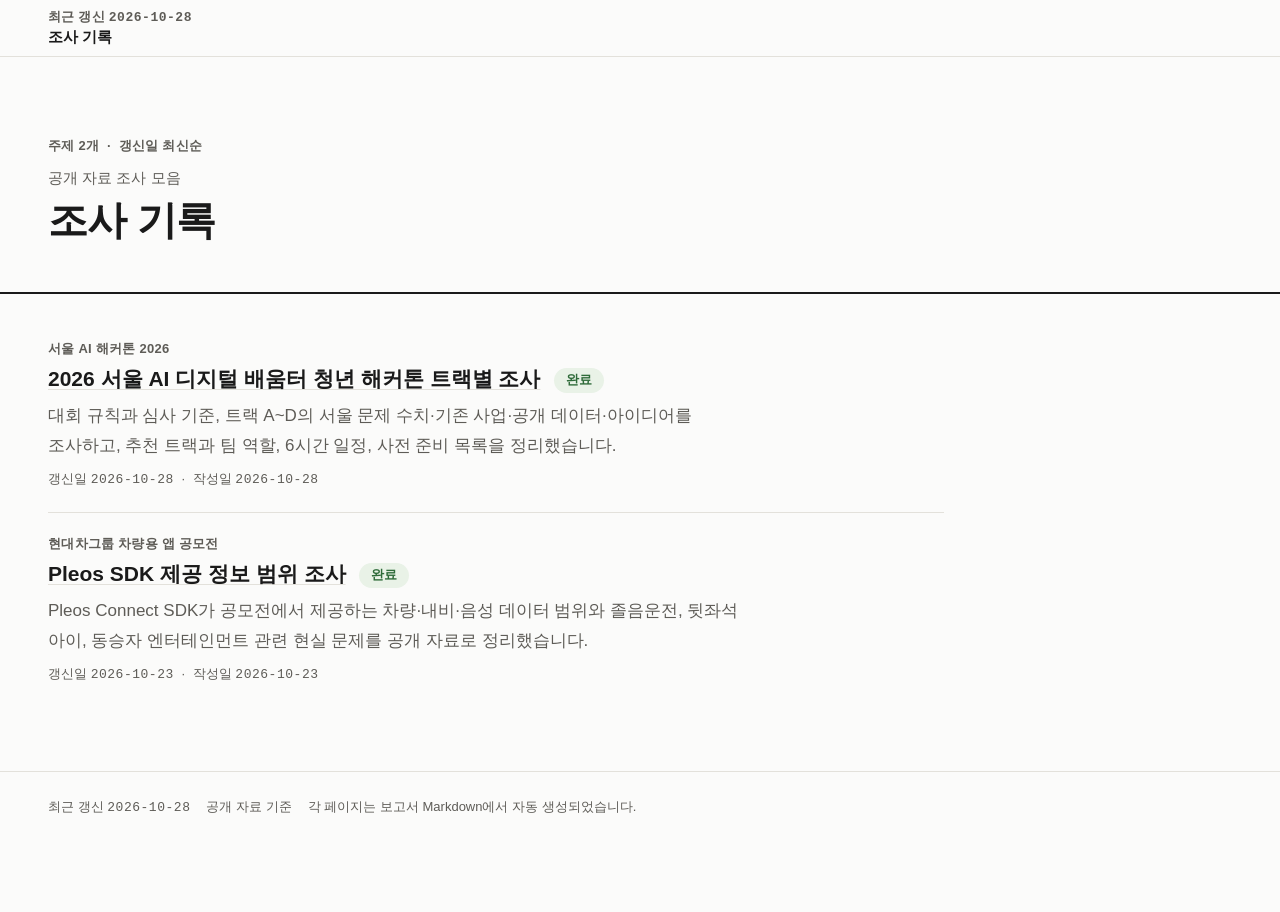
==== commit 75f7d099: "Add Seoul AI hackathon 2026 track research report Rules and judging criteria from the official notic" ====
--- a/docs/index.html
+++ b/docs/index.html
@@ -37,7 +37,7 @@
 
   <div class="layout layout--index">
     <div class="idx">
-<ul class="idx__list"><li class="idx__item"><p class="idx__sup">서울 AI 해커톤 2026</p><h3 class="idx__title"><a href="seoul-ai-hackathon-2026/">서울 AI 해커톤 2026 조사</a> <span class="pill pill--part">작성 중</span></h3><p class="idx__sum">조사 내용을 채우는 중입니다.</p><p class="idx__meta">갱신일 <time class="mono" datetime="2026-10-28">2026-10-28</time><span class="kicker__sep" aria-hidden="true"> · </span>작성일 <time class="mono" datetime="2026-10-28">2026-10-28</time></p></li><li class="idx__item"><p class="idx__sup">현대차그룹 차량용 앱 공모전</p><h3 class="idx__title"><a href="pleos-sdk/">Pleos SDK 제공 정보 범위 조사</a> <span class="pill pill--ok">완료</span></h3><p class="idx__sum">Pleos Connect SDK가 공모전에서 제공하는 차량·내비·음성 데이터 범위와 졸음운전, 뒷좌석 아이, 동승자 엔터테인먼트 관련 현실 문제를 공개 자료로 정리했습니다.</p><p class="idx__meta">갱신일 <time class="mono" datetime="2026-10-23">2026-10-23</time><span class="kicker__sep" aria-hidden="true"> · </span>작성일 <time class="mono" datetime="2026-10-23">2026-10-23</time></p></li></ul>
+<ul class="idx__list"><li class="idx__item"><p class="idx__sup">서울 AI 해커톤 2026</p><h3 class="idx__title"><a href="seoul-ai-hackathon-2026/">2026 서울 AI 디지털 배움터 청년 해커톤 트랙별 조사</a> <span class="pill pill--ok">완료</span></h3><p class="idx__sum">대회 규칙과 심사 기준, 트랙 A~D의 서울 문제 수치·기존 사업·공개 데이터·아이디어를 조사하고, 추천 트랙과 팀 역할, 6시간 일정, 사전 준비 목록을 정리했습니다.</p><p class="idx__meta">갱신일 <time class="mono" datetime="2026-10-28">2026-10-28</time><span class="kicker__sep" aria-hidden="true"> · </span>작성일 <time class="mono" datetime="2026-10-28">2026-10-28</time></p></li><li class="idx__item"><p class="idx__sup">현대차그룹 차량용 앱 공모전</p><h3 class="idx__title"><a href="pleos-sdk/">Pleos SDK 제공 정보 범위 조사</a> <span class="pill pill--ok">완료</span></h3><p class="idx__sum">Pleos Connect SDK가 공모전에서 제공하는 차량·내비·음성 데이터 범위와 졸음운전, 뒷좌석 아이, 동승자 엔터테인먼트 관련 현실 문제를 공개 자료로 정리했습니다.</p><p class="idx__meta">갱신일 <time class="mono" datetime="2026-10-23">2026-10-23</time><span class="kicker__sep" aria-hidden="true"> · </span>작성일 <time class="mono" datetime="2026-10-23">2026-10-23</time></p></li></ul>
     </div>
   </div>
 </main>
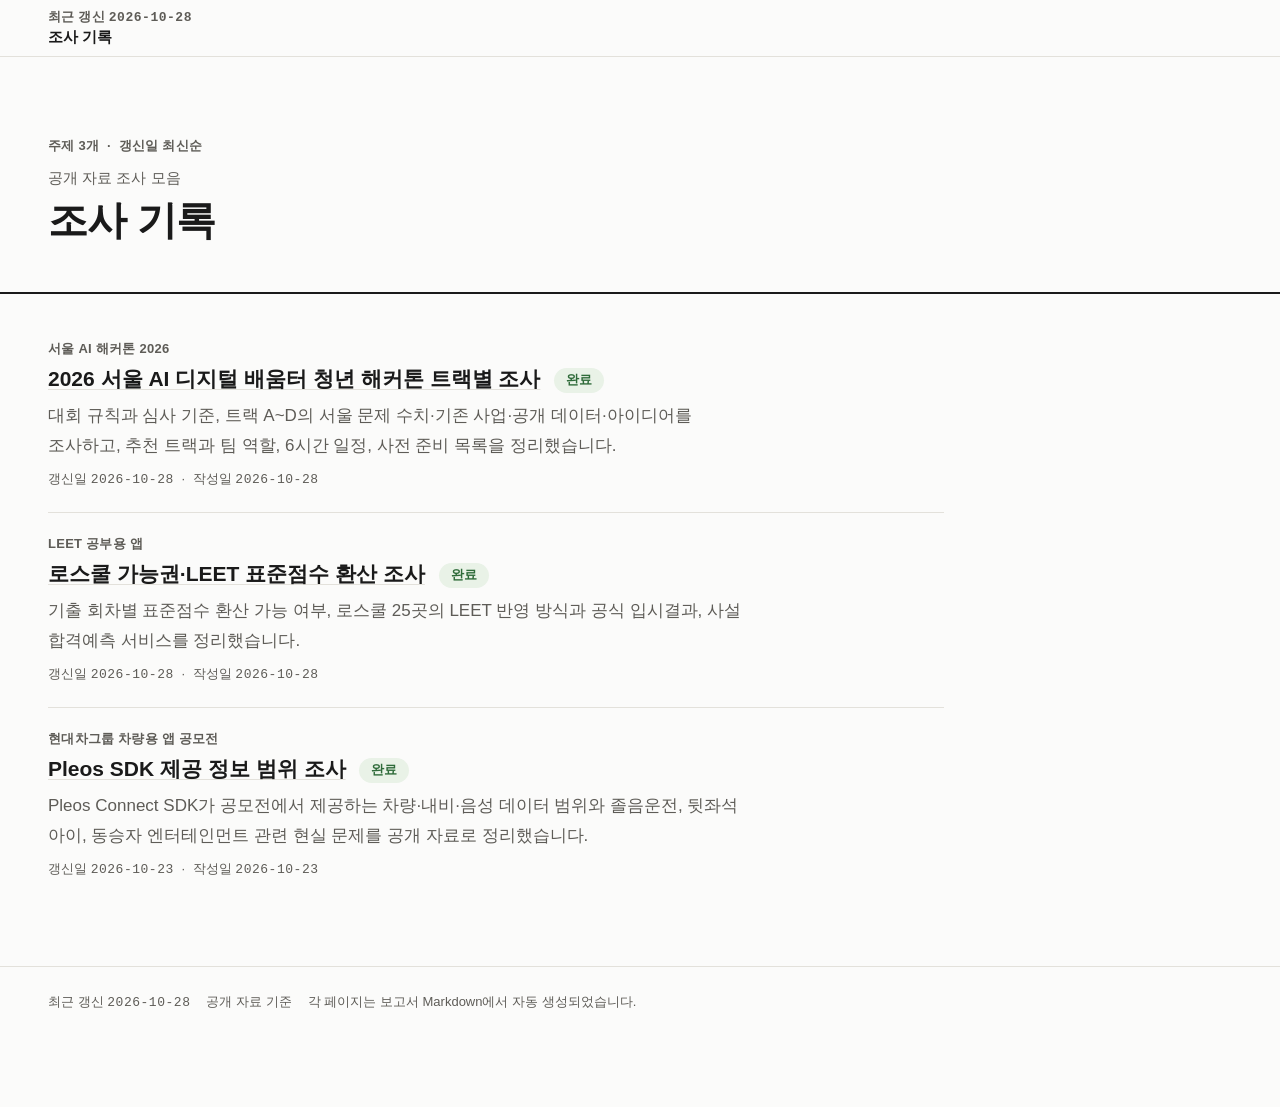
==== commit 88837093: "로스쿨 가능권·LEET 표준점수 환산 조사 추가" ====
--- a/docs/index.html
+++ b/docs/index.html
@@ -31,13 +31,13 @@
 
 <main id="main">
   <section class="hero" aria-labelledby="doc-title">
-    <p class="kicker">주제 2개 <span class="kicker__sep" aria-hidden="true">·</span> 갱신일 최신순</p>
+    <p class="kicker">주제 3개 <span class="kicker__sep" aria-hidden="true">·</span> 갱신일 최신순</p>
     <h1 id="doc-title"><span class="hero__sup">공개 자료 조사 모음</span><span class="hero__sep" aria-hidden="true"> · </span><span class="hero__main">조사 기록</span></h1>
   </section>
 
   <div class="layout layout--index">
     <div class="idx">
-<ul class="idx__list"><li class="idx__item"><p class="idx__sup">서울 AI 해커톤 2026</p><h3 class="idx__title"><a href="seoul-ai-hackathon-2026/">2026 서울 AI 디지털 배움터 청년 해커톤 트랙별 조사</a> <span class="pill pill--ok">완료</span></h3><p class="idx__sum">대회 규칙과 심사 기준, 트랙 A~D의 서울 문제 수치·기존 사업·공개 데이터·아이디어를 조사하고, 추천 트랙과 팀 역할, 6시간 일정, 사전 준비 목록을 정리했습니다.</p><p class="idx__meta">갱신일 <time class="mono" datetime="2026-10-28">2026-10-28</time><span class="kicker__sep" aria-hidden="true"> · </span>작성일 <time class="mono" datetime="2026-10-28">2026-10-28</time></p></li><li class="idx__item"><p class="idx__sup">현대차그룹 차량용 앱 공모전</p><h3 class="idx__title"><a href="pleos-sdk/">Pleos SDK 제공 정보 범위 조사</a> <span class="pill pill--ok">완료</span></h3><p class="idx__sum">Pleos Connect SDK가 공모전에서 제공하는 차량·내비·음성 데이터 범위와 졸음운전, 뒷좌석 아이, 동승자 엔터테인먼트 관련 현실 문제를 공개 자료로 정리했습니다.</p><p class="idx__meta">갱신일 <time class="mono" datetime="2026-10-23">2026-10-23</time><span class="kicker__sep" aria-hidden="true"> · </span>작성일 <time class="mono" datetime="2026-10-23">2026-10-23</time></p></li></ul>
+<ul class="idx__list"><li class="idx__item"><p class="idx__sup">서울 AI 해커톤 2026</p><h3 class="idx__title"><a href="seoul-ai-hackathon-2026/">2026 서울 AI 디지털 배움터 청년 해커톤 트랙별 조사</a> <span class="pill pill--ok">완료</span></h3><p class="idx__sum">대회 규칙과 심사 기준, 트랙 A~D의 서울 문제 수치·기존 사업·공개 데이터·아이디어를 조사하고, 추천 트랙과 팀 역할, 6시간 일정, 사전 준비 목록을 정리했습니다.</p><p class="idx__meta">갱신일 <time class="mono" datetime="2026-10-28">2026-10-28</time><span class="kicker__sep" aria-hidden="true"> · </span>작성일 <time class="mono" datetime="2026-10-28">2026-10-28</time></p></li><li class="idx__item"><p class="idx__sup">LEET 공부용 앱</p><h3 class="idx__title"><a href="leet-admissions/">로스쿨 가능권·LEET 표준점수 환산 조사</a> <span class="pill pill--ok">완료</span></h3><p class="idx__sum">기출 회차별 표준점수 환산 가능 여부, 로스쿨 25곳의 LEET 반영 방식과 공식 입시결과, 사설 합격예측 서비스를 정리했습니다.</p><p class="idx__meta">갱신일 <time class="mono" datetime="2026-10-28">2026-10-28</time><span class="kicker__sep" aria-hidden="true"> · </span>작성일 <time class="mono" datetime="2026-10-28">2026-10-28</time></p></li><li class="idx__item"><p class="idx__sup">현대차그룹 차량용 앱 공모전</p><h3 class="idx__title"><a href="pleos-sdk/">Pleos SDK 제공 정보 범위 조사</a> <span class="pill pill--ok">완료</span></h3><p class="idx__sum">Pleos Connect SDK가 공모전에서 제공하는 차량·내비·음성 데이터 범위와 졸음운전, 뒷좌석 아이, 동승자 엔터테인먼트 관련 현실 문제를 공개 자료로 정리했습니다.</p><p class="idx__meta">갱신일 <time class="mono" datetime="2026-10-23">2026-10-23</time><span class="kicker__sep" aria-hidden="true"> · </span>작성일 <time class="mono" datetime="2026-10-23">2026-10-23</time></p></li></ul>
     </div>
   </div>
 </main>
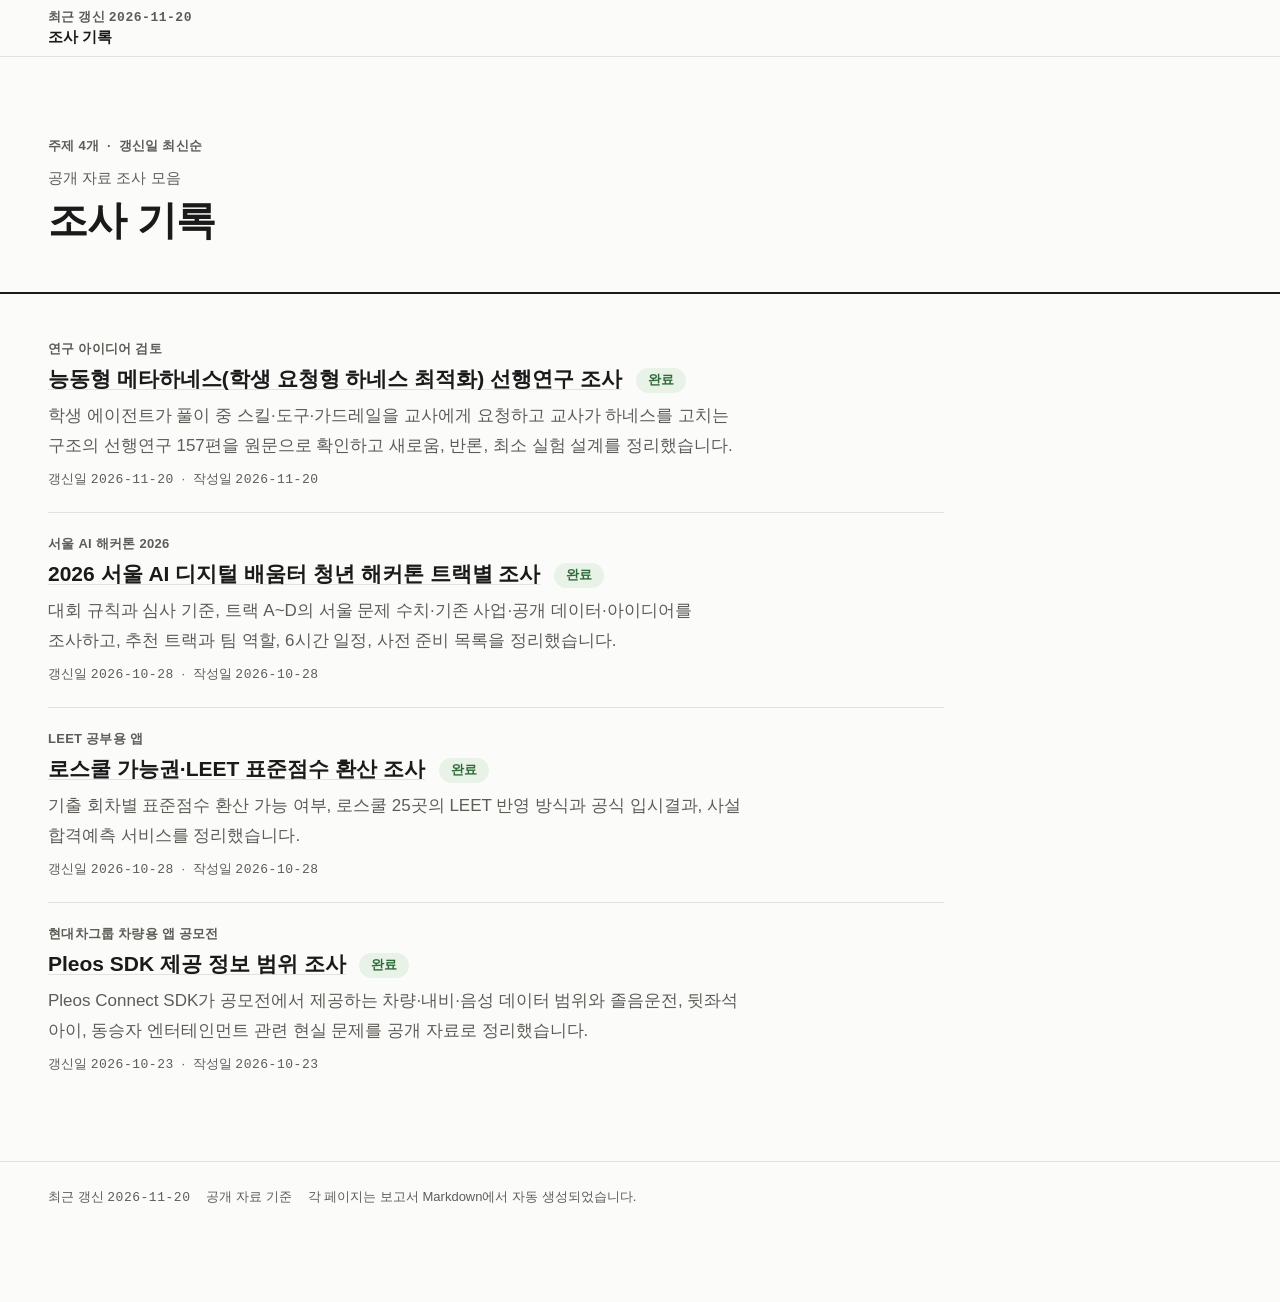
==== commit 85e9b61c: "Add active meta-harness prior-work survey" ====
--- a/docs/index.html
+++ b/docs/index.html
@@ -23,7 +23,7 @@
 <header class="hdr" id="top">
   <div class="hdr__in">
     <a class="brand" href="#top">
-      <span class="brand__kicker">최근 갱신 <span class="mono">2026-10-28</span></span>
+      <span class="brand__kicker">최근 갱신 <span class="mono">2026-11-20</span></span>
       <span class="brand__title">조사 기록</span>
     </a>
   </div>
@@ -31,20 +31,20 @@
 
 <main id="main">
   <section class="hero" aria-labelledby="doc-title">
-    <p class="kicker">주제 3개 <span class="kicker__sep" aria-hidden="true">·</span> 갱신일 최신순</p>
+    <p class="kicker">주제 4개 <span class="kicker__sep" aria-hidden="true">·</span> 갱신일 최신순</p>
     <h1 id="doc-title"><span class="hero__sup">공개 자료 조사 모음</span><span class="hero__sep" aria-hidden="true"> · </span><span class="hero__main">조사 기록</span></h1>
   </section>
 
   <div class="layout layout--index">
     <div class="idx">
-<ul class="idx__list"><li class="idx__item"><p class="idx__sup">서울 AI 해커톤 2026</p><h3 class="idx__title"><a href="seoul-ai-hackathon-2026/">2026 서울 AI 디지털 배움터 청년 해커톤 트랙별 조사</a> <span class="pill pill--ok">완료</span></h3><p class="idx__sum">대회 규칙과 심사 기준, 트랙 A~D의 서울 문제 수치·기존 사업·공개 데이터·아이디어를 조사하고, 추천 트랙과 팀 역할, 6시간 일정, 사전 준비 목록을 정리했습니다.</p><p class="idx__meta">갱신일 <time class="mono" datetime="2026-10-28">2026-10-28</time><span class="kicker__sep" aria-hidden="true"> · </span>작성일 <time class="mono" datetime="2026-10-28">2026-10-28</time></p></li><li class="idx__item"><p class="idx__sup">LEET 공부용 앱</p><h3 class="idx__title"><a href="leet-admissions/">로스쿨 가능권·LEET 표준점수 환산 조사</a> <span class="pill pill--ok">완료</span></h3><p class="idx__sum">기출 회차별 표준점수 환산 가능 여부, 로스쿨 25곳의 LEET 반영 방식과 공식 입시결과, 사설 합격예측 서비스를 정리했습니다.</p><p class="idx__meta">갱신일 <time class="mono" datetime="2026-10-28">2026-10-28</time><span class="kicker__sep" aria-hidden="true"> · </span>작성일 <time class="mono" datetime="2026-10-28">2026-10-28</time></p></li><li class="idx__item"><p class="idx__sup">현대차그룹 차량용 앱 공모전</p><h3 class="idx__title"><a href="pleos-sdk/">Pleos SDK 제공 정보 범위 조사</a> <span class="pill pill--ok">완료</span></h3><p class="idx__sum">Pleos Connect SDK가 공모전에서 제공하는 차량·내비·음성 데이터 범위와 졸음운전, 뒷좌석 아이, 동승자 엔터테인먼트 관련 현실 문제를 공개 자료로 정리했습니다.</p><p class="idx__meta">갱신일 <time class="mono" datetime="2026-10-23">2026-10-23</time><span class="kicker__sep" aria-hidden="true"> · </span>작성일 <time class="mono" datetime="2026-10-23">2026-10-23</time></p></li></ul>
+<ul class="idx__list"><li class="idx__item"><p class="idx__sup">연구 아이디어 검토</p><h3 class="idx__title"><a href="active-meta-harness/">능동형 메타하네스(학생 요청형 하네스 최적화) 선행연구 조사</a> <span class="pill pill--ok">완료</span></h3><p class="idx__sum">학생 에이전트가 풀이 중 스킬·도구·가드레일을 교사에게 요청하고 교사가 하네스를 고치는 구조의 선행연구 157편을 원문으로 확인하고 새로움, 반론, 최소 실험 설계를 정리했습니다.</p><p class="idx__meta">갱신일 <time class="mono" datetime="2026-11-20">2026-11-20</time><span class="kicker__sep" aria-hidden="true"> · </span>작성일 <time class="mono" datetime="2026-11-20">2026-11-20</time></p></li><li class="idx__item"><p class="idx__sup">서울 AI 해커톤 2026</p><h3 class="idx__title"><a href="seoul-ai-hackathon-2026/">2026 서울 AI 디지털 배움터 청년 해커톤 트랙별 조사</a> <span class="pill pill--ok">완료</span></h3><p class="idx__sum">대회 규칙과 심사 기준, 트랙 A~D의 서울 문제 수치·기존 사업·공개 데이터·아이디어를 조사하고, 추천 트랙과 팀 역할, 6시간 일정, 사전 준비 목록을 정리했습니다.</p><p class="idx__meta">갱신일 <time class="mono" datetime="2026-10-28">2026-10-28</time><span class="kicker__sep" aria-hidden="true"> · </span>작성일 <time class="mono" datetime="2026-10-28">2026-10-28</time></p></li><li class="idx__item"><p class="idx__sup">LEET 공부용 앱</p><h3 class="idx__title"><a href="leet-admissions/">로스쿨 가능권·LEET 표준점수 환산 조사</a> <span class="pill pill--ok">완료</span></h3><p class="idx__sum">기출 회차별 표준점수 환산 가능 여부, 로스쿨 25곳의 LEET 반영 방식과 공식 입시결과, 사설 합격예측 서비스를 정리했습니다.</p><p class="idx__meta">갱신일 <time class="mono" datetime="2026-10-28">2026-10-28</time><span class="kicker__sep" aria-hidden="true"> · </span>작성일 <time class="mono" datetime="2026-10-28">2026-10-28</time></p></li><li class="idx__item"><p class="idx__sup">현대차그룹 차량용 앱 공모전</p><h3 class="idx__title"><a href="pleos-sdk/">Pleos SDK 제공 정보 범위 조사</a> <span class="pill pill--ok">완료</span></h3><p class="idx__sum">Pleos Connect SDK가 공모전에서 제공하는 차량·내비·음성 데이터 범위와 졸음운전, 뒷좌석 아이, 동승자 엔터테인먼트 관련 현실 문제를 공개 자료로 정리했습니다.</p><p class="idx__meta">갱신일 <time class="mono" datetime="2026-10-23">2026-10-23</time><span class="kicker__sep" aria-hidden="true"> · </span>작성일 <time class="mono" datetime="2026-10-23">2026-10-23</time></p></li></ul>
     </div>
   </div>
 </main>
 
 <footer class="ftr">
   <div class="ftr__in">
-    <span>최근 갱신 <span class="mono">2026-10-28</span></span>
+    <span>최근 갱신 <span class="mono">2026-11-20</span></span>
     <span>공개 자료 기준</span>
     <span>각 페이지는 보고서 Markdown에서 자동 생성되었습니다.</span>
   </div>
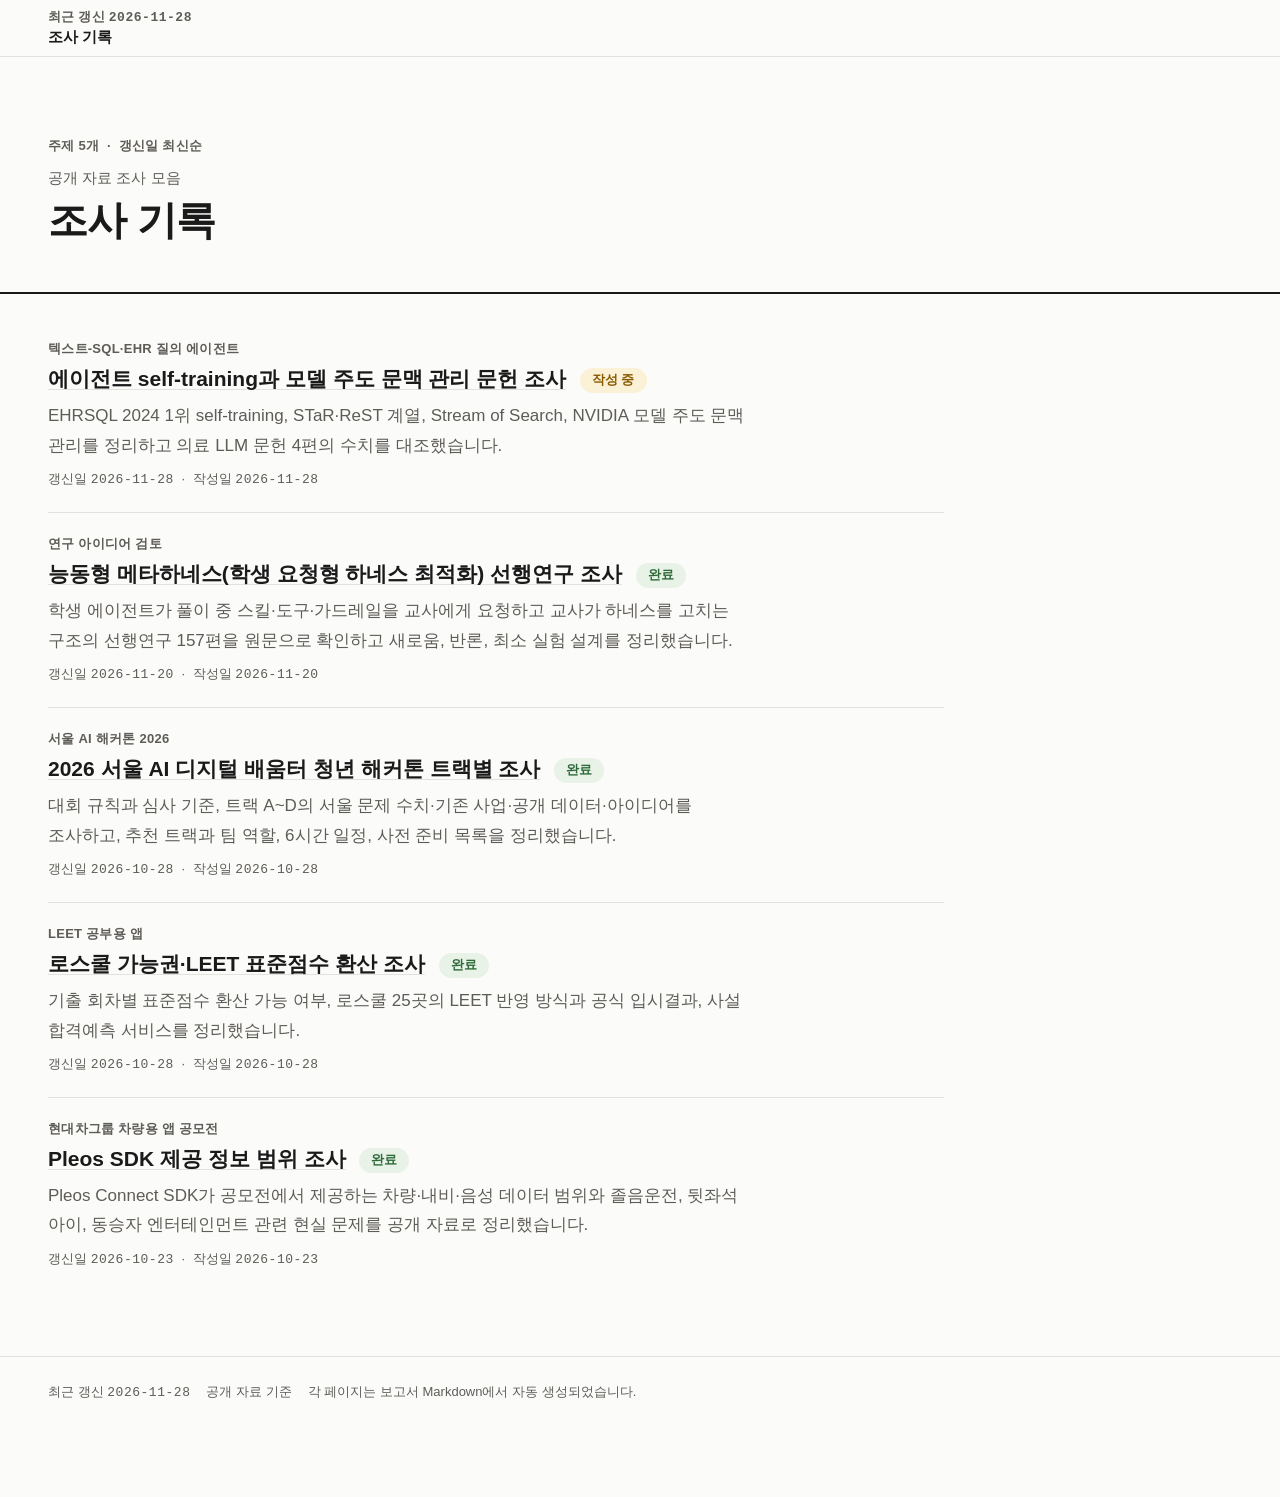
==== commit 8ac22f43: "에이전트 self-training·모델 주도 문맥 관리 문헌 조사 추가(작성 중)" ====
--- a/docs/index.html
+++ b/docs/index.html
@@ -23,7 +23,7 @@
 <header class="hdr" id="top">
   <div class="hdr__in">
     <a class="brand" href="#top">
-      <span class="brand__kicker">최근 갱신 <span class="mono">2026-11-20</span></span>
+      <span class="brand__kicker">최근 갱신 <span class="mono">2026-11-28</span></span>
       <span class="brand__title">조사 기록</span>
     </a>
   </div>
@@ -31,20 +31,20 @@
 
 <main id="main">
   <section class="hero" aria-labelledby="doc-title">
-    <p class="kicker">주제 4개 <span class="kicker__sep" aria-hidden="true">·</span> 갱신일 최신순</p>
+    <p class="kicker">주제 5개 <span class="kicker__sep" aria-hidden="true">·</span> 갱신일 최신순</p>
     <h1 id="doc-title"><span class="hero__sup">공개 자료 조사 모음</span><span class="hero__sep" aria-hidden="true"> · </span><span class="hero__main">조사 기록</span></h1>
   </section>
 
   <div class="layout layout--index">
     <div class="idx">
-<ul class="idx__list"><li class="idx__item"><p class="idx__sup">연구 아이디어 검토</p><h3 class="idx__title"><a href="active-meta-harness/">능동형 메타하네스(학생 요청형 하네스 최적화) 선행연구 조사</a> <span class="pill pill--ok">완료</span></h3><p class="idx__sum">학생 에이전트가 풀이 중 스킬·도구·가드레일을 교사에게 요청하고 교사가 하네스를 고치는 구조의 선행연구 157편을 원문으로 확인하고 새로움, 반론, 최소 실험 설계를 정리했습니다.</p><p class="idx__meta">갱신일 <time class="mono" datetime="2026-11-20">2026-11-20</time><span class="kicker__sep" aria-hidden="true"> · </span>작성일 <time class="mono" datetime="2026-11-20">2026-11-20</time></p></li><li class="idx__item"><p class="idx__sup">서울 AI 해커톤 2026</p><h3 class="idx__title"><a href="seoul-ai-hackathon-2026/">2026 서울 AI 디지털 배움터 청년 해커톤 트랙별 조사</a> <span class="pill pill--ok">완료</span></h3><p class="idx__sum">대회 규칙과 심사 기준, 트랙 A~D의 서울 문제 수치·기존 사업·공개 데이터·아이디어를 조사하고, 추천 트랙과 팀 역할, 6시간 일정, 사전 준비 목록을 정리했습니다.</p><p class="idx__meta">갱신일 <time class="mono" datetime="2026-10-28">2026-10-28</time><span class="kicker__sep" aria-hidden="true"> · </span>작성일 <time class="mono" datetime="2026-10-28">2026-10-28</time></p></li><li class="idx__item"><p class="idx__sup">LEET 공부용 앱</p><h3 class="idx__title"><a href="leet-admissions/">로스쿨 가능권·LEET 표준점수 환산 조사</a> <span class="pill pill--ok">완료</span></h3><p class="idx__sum">기출 회차별 표준점수 환산 가능 여부, 로스쿨 25곳의 LEET 반영 방식과 공식 입시결과, 사설 합격예측 서비스를 정리했습니다.</p><p class="idx__meta">갱신일 <time class="mono" datetime="2026-10-28">2026-10-28</time><span class="kicker__sep" aria-hidden="true"> · </span>작성일 <time class="mono" datetime="2026-10-28">2026-10-28</time></p></li><li class="idx__item"><p class="idx__sup">현대차그룹 차량용 앱 공모전</p><h3 class="idx__title"><a href="pleos-sdk/">Pleos SDK 제공 정보 범위 조사</a> <span class="pill pill--ok">완료</span></h3><p class="idx__sum">Pleos Connect SDK가 공모전에서 제공하는 차량·내비·음성 데이터 범위와 졸음운전, 뒷좌석 아이, 동승자 엔터테인먼트 관련 현실 문제를 공개 자료로 정리했습니다.</p><p class="idx__meta">갱신일 <time class="mono" datetime="2026-10-23">2026-10-23</time><span class="kicker__sep" aria-hidden="true"> · </span>작성일 <time class="mono" datetime="2026-10-23">2026-10-23</time></p></li></ul>
+<ul class="idx__list"><li class="idx__item"><p class="idx__sup">텍스트-SQL·EHR 질의 에이전트</p><h3 class="idx__title"><a href="self-training-agent-context/">에이전트 self-training과 모델 주도 문맥 관리 문헌 조사</a> <span class="pill pill--part">작성 중</span></h3><p class="idx__sum">EHRSQL 2024 1위 self-training, STaR·ReST 계열, Stream of Search, NVIDIA 모델 주도 문맥 관리를 정리하고 의료 LLM 문헌 4편의 수치를 대조했습니다.</p><p class="idx__meta">갱신일 <time class="mono" datetime="2026-11-28">2026-11-28</time><span class="kicker__sep" aria-hidden="true"> · </span>작성일 <time class="mono" datetime="2026-11-28">2026-11-28</time></p></li><li class="idx__item"><p class="idx__sup">연구 아이디어 검토</p><h3 class="idx__title"><a href="active-meta-harness/">능동형 메타하네스(학생 요청형 하네스 최적화) 선행연구 조사</a> <span class="pill pill--ok">완료</span></h3><p class="idx__sum">학생 에이전트가 풀이 중 스킬·도구·가드레일을 교사에게 요청하고 교사가 하네스를 고치는 구조의 선행연구 157편을 원문으로 확인하고 새로움, 반론, 최소 실험 설계를 정리했습니다.</p><p class="idx__meta">갱신일 <time class="mono" datetime="2026-11-20">2026-11-20</time><span class="kicker__sep" aria-hidden="true"> · </span>작성일 <time class="mono" datetime="2026-11-20">2026-11-20</time></p></li><li class="idx__item"><p class="idx__sup">서울 AI 해커톤 2026</p><h3 class="idx__title"><a href="seoul-ai-hackathon-2026/">2026 서울 AI 디지털 배움터 청년 해커톤 트랙별 조사</a> <span class="pill pill--ok">완료</span></h3><p class="idx__sum">대회 규칙과 심사 기준, 트랙 A~D의 서울 문제 수치·기존 사업·공개 데이터·아이디어를 조사하고, 추천 트랙과 팀 역할, 6시간 일정, 사전 준비 목록을 정리했습니다.</p><p class="idx__meta">갱신일 <time class="mono" datetime="2026-10-28">2026-10-28</time><span class="kicker__sep" aria-hidden="true"> · </span>작성일 <time class="mono" datetime="2026-10-28">2026-10-28</time></p></li><li class="idx__item"><p class="idx__sup">LEET 공부용 앱</p><h3 class="idx__title"><a href="leet-admissions/">로스쿨 가능권·LEET 표준점수 환산 조사</a> <span class="pill pill--ok">완료</span></h3><p class="idx__sum">기출 회차별 표준점수 환산 가능 여부, 로스쿨 25곳의 LEET 반영 방식과 공식 입시결과, 사설 합격예측 서비스를 정리했습니다.</p><p class="idx__meta">갱신일 <time class="mono" datetime="2026-10-28">2026-10-28</time><span class="kicker__sep" aria-hidden="true"> · </span>작성일 <time class="mono" datetime="2026-10-28">2026-10-28</time></p></li><li class="idx__item"><p class="idx__sup">현대차그룹 차량용 앱 공모전</p><h3 class="idx__title"><a href="pleos-sdk/">Pleos SDK 제공 정보 범위 조사</a> <span class="pill pill--ok">완료</span></h3><p class="idx__sum">Pleos Connect SDK가 공모전에서 제공하는 차량·내비·음성 데이터 범위와 졸음운전, 뒷좌석 아이, 동승자 엔터테인먼트 관련 현실 문제를 공개 자료로 정리했습니다.</p><p class="idx__meta">갱신일 <time class="mono" datetime="2026-10-23">2026-10-23</time><span class="kicker__sep" aria-hidden="true"> · </span>작성일 <time class="mono" datetime="2026-10-23">2026-10-23</time></p></li></ul>
     </div>
   </div>
 </main>
 
 <footer class="ftr">
   <div class="ftr__in">
-    <span>최근 갱신 <span class="mono">2026-11-20</span></span>
+    <span>최근 갱신 <span class="mono">2026-11-28</span></span>
     <span>공개 자료 기준</span>
     <span>각 페이지는 보고서 Markdown에서 자동 생성되었습니다.</span>
   </div>
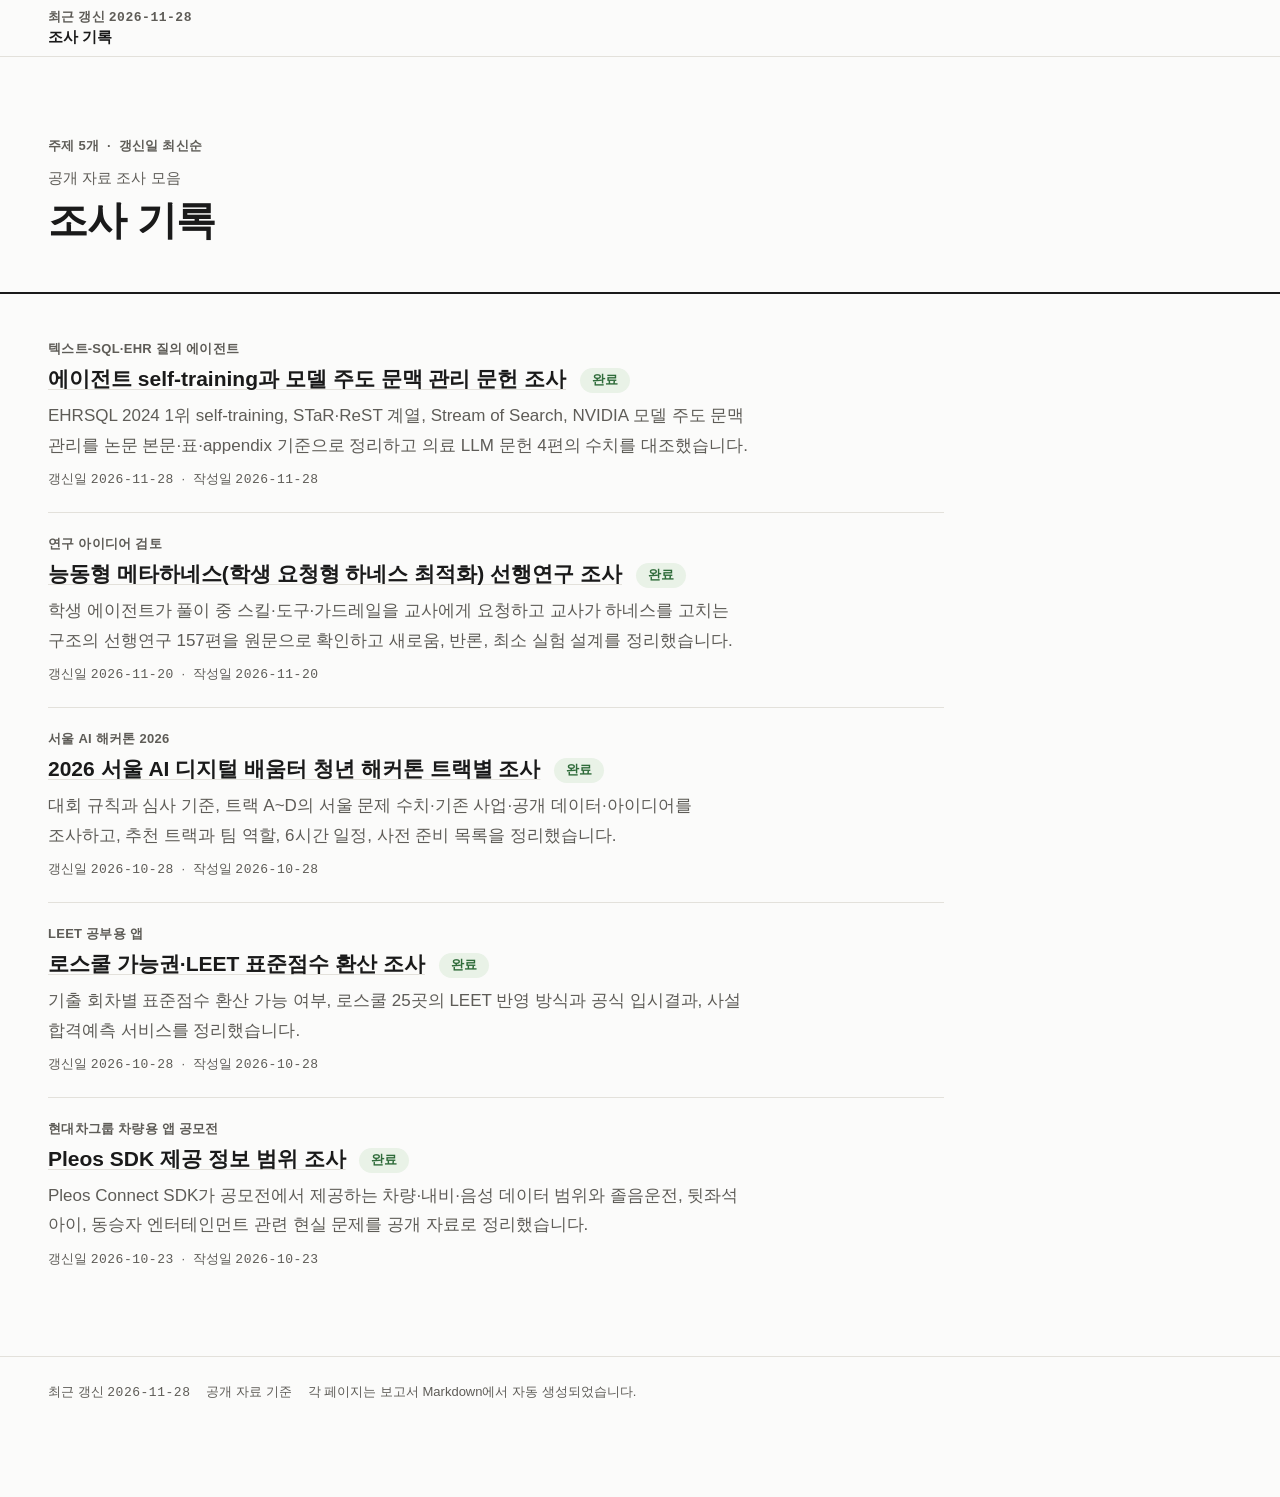
==== commit ea4dcc37: "에이전트 self-training·모델 주도 문맥 관리 문헌 조사를 논문 본문·appendix 기준으로 재검증하고 완료로 전환" ====
--- a/docs/index.html
+++ b/docs/index.html
@@ -37,7 +37,7 @@
 
   <div class="layout layout--index">
     <div class="idx">
-<ul class="idx__list"><li class="idx__item"><p class="idx__sup">텍스트-SQL·EHR 질의 에이전트</p><h3 class="idx__title"><a href="self-training-agent-context/">에이전트 self-training과 모델 주도 문맥 관리 문헌 조사</a> <span class="pill pill--part">작성 중</span></h3><p class="idx__sum">EHRSQL 2024 1위 self-training, STaR·ReST 계열, Stream of Search, NVIDIA 모델 주도 문맥 관리를 정리하고 의료 LLM 문헌 4편의 수치를 대조했습니다.</p><p class="idx__meta">갱신일 <time class="mono" datetime="2026-11-28">2026-11-28</time><span class="kicker__sep" aria-hidden="true"> · </span>작성일 <time class="mono" datetime="2026-11-28">2026-11-28</time></p></li><li class="idx__item"><p class="idx__sup">연구 아이디어 검토</p><h3 class="idx__title"><a href="active-meta-harness/">능동형 메타하네스(학생 요청형 하네스 최적화) 선행연구 조사</a> <span class="pill pill--ok">완료</span></h3><p class="idx__sum">학생 에이전트가 풀이 중 스킬·도구·가드레일을 교사에게 요청하고 교사가 하네스를 고치는 구조의 선행연구 157편을 원문으로 확인하고 새로움, 반론, 최소 실험 설계를 정리했습니다.</p><p class="idx__meta">갱신일 <time class="mono" datetime="2026-11-20">2026-11-20</time><span class="kicker__sep" aria-hidden="true"> · </span>작성일 <time class="mono" datetime="2026-11-20">2026-11-20</time></p></li><li class="idx__item"><p class="idx__sup">서울 AI 해커톤 2026</p><h3 class="idx__title"><a href="seoul-ai-hackathon-2026/">2026 서울 AI 디지털 배움터 청년 해커톤 트랙별 조사</a> <span class="pill pill--ok">완료</span></h3><p class="idx__sum">대회 규칙과 심사 기준, 트랙 A~D의 서울 문제 수치·기존 사업·공개 데이터·아이디어를 조사하고, 추천 트랙과 팀 역할, 6시간 일정, 사전 준비 목록을 정리했습니다.</p><p class="idx__meta">갱신일 <time class="mono" datetime="2026-10-28">2026-10-28</time><span class="kicker__sep" aria-hidden="true"> · </span>작성일 <time class="mono" datetime="2026-10-28">2026-10-28</time></p></li><li class="idx__item"><p class="idx__sup">LEET 공부용 앱</p><h3 class="idx__title"><a href="leet-admissions/">로스쿨 가능권·LEET 표준점수 환산 조사</a> <span class="pill pill--ok">완료</span></h3><p class="idx__sum">기출 회차별 표준점수 환산 가능 여부, 로스쿨 25곳의 LEET 반영 방식과 공식 입시결과, 사설 합격예측 서비스를 정리했습니다.</p><p class="idx__meta">갱신일 <time class="mono" datetime="2026-10-28">2026-10-28</time><span class="kicker__sep" aria-hidden="true"> · </span>작성일 <time class="mono" datetime="2026-10-28">2026-10-28</time></p></li><li class="idx__item"><p class="idx__sup">현대차그룹 차량용 앱 공모전</p><h3 class="idx__title"><a href="pleos-sdk/">Pleos SDK 제공 정보 범위 조사</a> <span class="pill pill--ok">완료</span></h3><p class="idx__sum">Pleos Connect SDK가 공모전에서 제공하는 차량·내비·음성 데이터 범위와 졸음운전, 뒷좌석 아이, 동승자 엔터테인먼트 관련 현실 문제를 공개 자료로 정리했습니다.</p><p class="idx__meta">갱신일 <time class="mono" datetime="2026-10-23">2026-10-23</time><span class="kicker__sep" aria-hidden="true"> · </span>작성일 <time class="mono" datetime="2026-10-23">2026-10-23</time></p></li></ul>
+<ul class="idx__list"><li class="idx__item"><p class="idx__sup">텍스트-SQL·EHR 질의 에이전트</p><h3 class="idx__title"><a href="self-training-agent-context/">에이전트 self-training과 모델 주도 문맥 관리 문헌 조사</a> <span class="pill pill--ok">완료</span></h3><p class="idx__sum">EHRSQL 2024 1위 self-training, STaR·ReST 계열, Stream of Search, NVIDIA 모델 주도 문맥 관리를 논문 본문·표·appendix 기준으로 정리하고 의료 LLM 문헌 4편의 수치를 대조했습니다.</p><p class="idx__meta">갱신일 <time class="mono" datetime="2026-11-28">2026-11-28</time><span class="kicker__sep" aria-hidden="true"> · </span>작성일 <time class="mono" datetime="2026-11-28">2026-11-28</time></p></li><li class="idx__item"><p class="idx__sup">연구 아이디어 검토</p><h3 class="idx__title"><a href="active-meta-harness/">능동형 메타하네스(학생 요청형 하네스 최적화) 선행연구 조사</a> <span class="pill pill--ok">완료</span></h3><p class="idx__sum">학생 에이전트가 풀이 중 스킬·도구·가드레일을 교사에게 요청하고 교사가 하네스를 고치는 구조의 선행연구 157편을 원문으로 확인하고 새로움, 반론, 최소 실험 설계를 정리했습니다.</p><p class="idx__meta">갱신일 <time class="mono" datetime="2026-11-20">2026-11-20</time><span class="kicker__sep" aria-hidden="true"> · </span>작성일 <time class="mono" datetime="2026-11-20">2026-11-20</time></p></li><li class="idx__item"><p class="idx__sup">서울 AI 해커톤 2026</p><h3 class="idx__title"><a href="seoul-ai-hackathon-2026/">2026 서울 AI 디지털 배움터 청년 해커톤 트랙별 조사</a> <span class="pill pill--ok">완료</span></h3><p class="idx__sum">대회 규칙과 심사 기준, 트랙 A~D의 서울 문제 수치·기존 사업·공개 데이터·아이디어를 조사하고, 추천 트랙과 팀 역할, 6시간 일정, 사전 준비 목록을 정리했습니다.</p><p class="idx__meta">갱신일 <time class="mono" datetime="2026-10-28">2026-10-28</time><span class="kicker__sep" aria-hidden="true"> · </span>작성일 <time class="mono" datetime="2026-10-28">2026-10-28</time></p></li><li class="idx__item"><p class="idx__sup">LEET 공부용 앱</p><h3 class="idx__title"><a href="leet-admissions/">로스쿨 가능권·LEET 표준점수 환산 조사</a> <span class="pill pill--ok">완료</span></h3><p class="idx__sum">기출 회차별 표준점수 환산 가능 여부, 로스쿨 25곳의 LEET 반영 방식과 공식 입시결과, 사설 합격예측 서비스를 정리했습니다.</p><p class="idx__meta">갱신일 <time class="mono" datetime="2026-10-28">2026-10-28</time><span class="kicker__sep" aria-hidden="true"> · </span>작성일 <time class="mono" datetime="2026-10-28">2026-10-28</time></p></li><li class="idx__item"><p class="idx__sup">현대차그룹 차량용 앱 공모전</p><h3 class="idx__title"><a href="pleos-sdk/">Pleos SDK 제공 정보 범위 조사</a> <span class="pill pill--ok">완료</span></h3><p class="idx__sum">Pleos Connect SDK가 공모전에서 제공하는 차량·내비·음성 데이터 범위와 졸음운전, 뒷좌석 아이, 동승자 엔터테인먼트 관련 현실 문제를 공개 자료로 정리했습니다.</p><p class="idx__meta">갱신일 <time class="mono" datetime="2026-10-23">2026-10-23</time><span class="kicker__sep" aria-hidden="true"> · </span>작성일 <time class="mono" datetime="2026-10-23">2026-10-23</time></p></li></ul>
     </div>
   </div>
 </main>
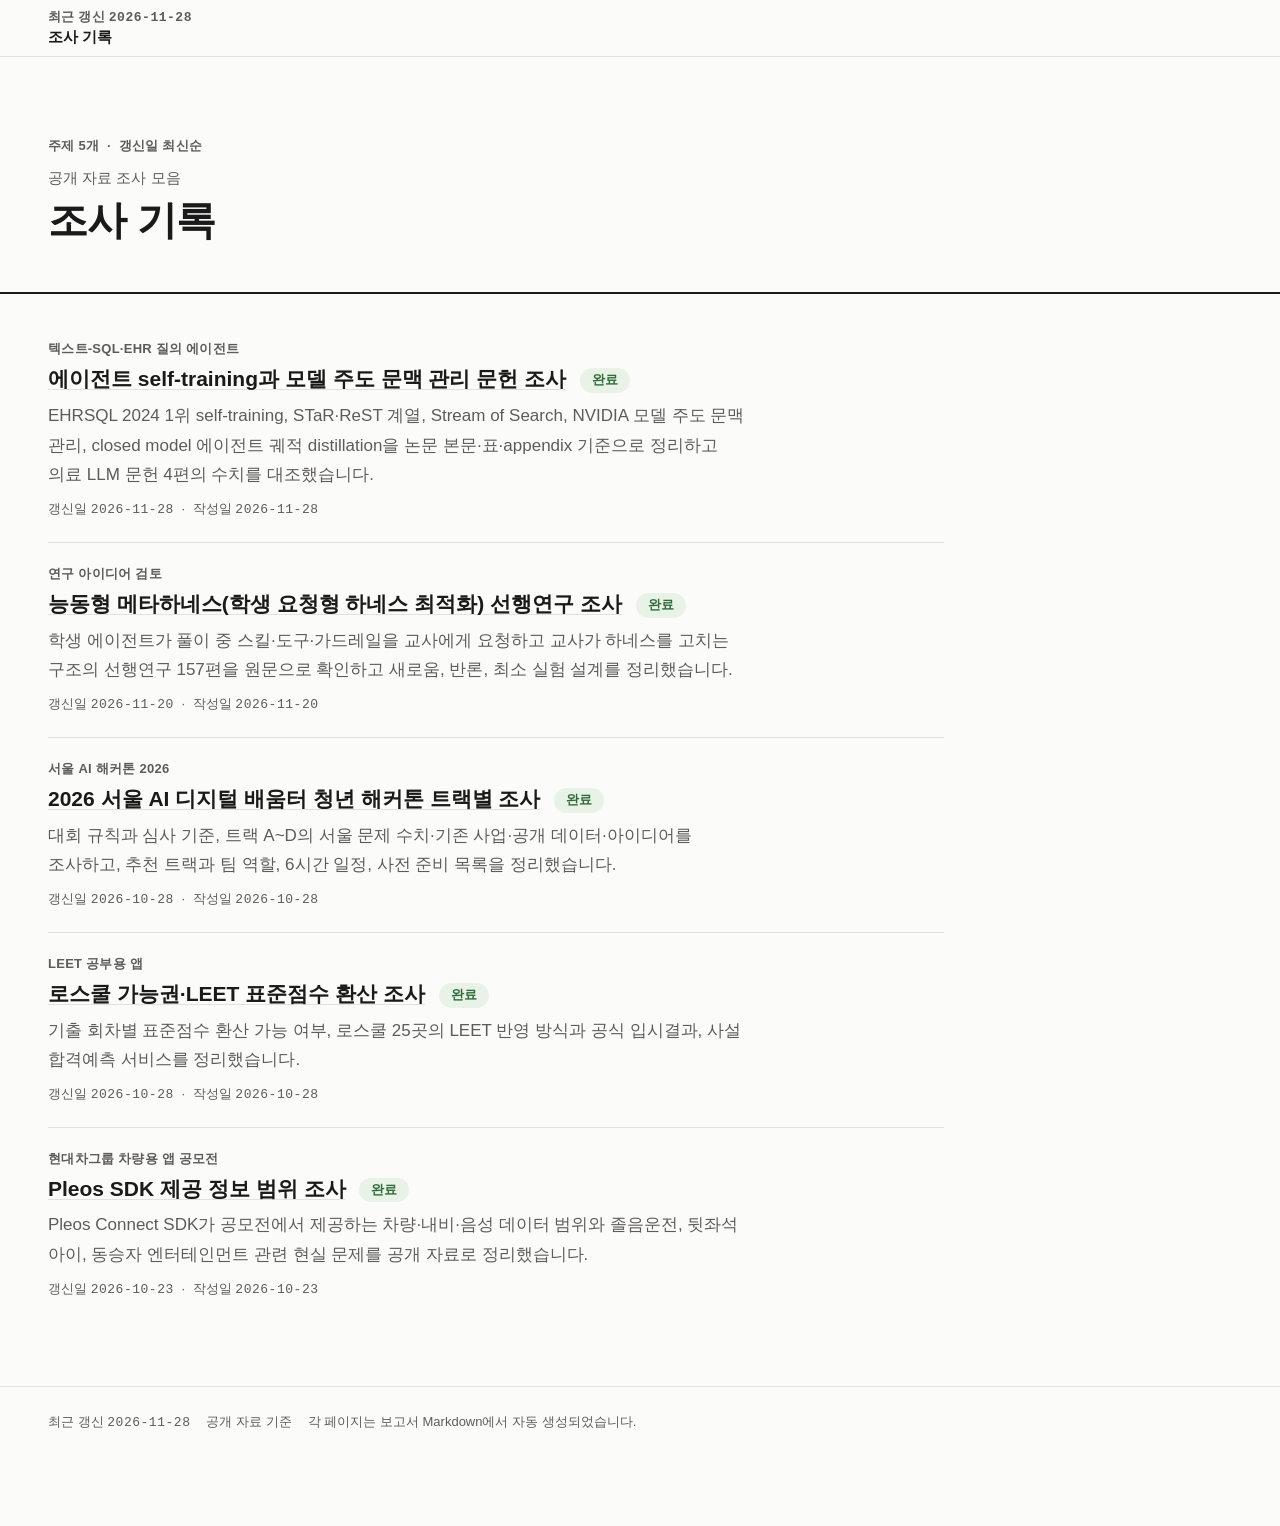
==== commit 0f6ad803: "closed model 에이전트 궤적 distillation 절 추가(본문·appendix 기준)" ====
--- a/docs/index.html
+++ b/docs/index.html
@@ -37,7 +37,7 @@
 
   <div class="layout layout--index">
     <div class="idx">
-<ul class="idx__list"><li class="idx__item"><p class="idx__sup">텍스트-SQL·EHR 질의 에이전트</p><h3 class="idx__title"><a href="self-training-agent-context/">에이전트 self-training과 모델 주도 문맥 관리 문헌 조사</a> <span class="pill pill--ok">완료</span></h3><p class="idx__sum">EHRSQL 2024 1위 self-training, STaR·ReST 계열, Stream of Search, NVIDIA 모델 주도 문맥 관리를 논문 본문·표·appendix 기준으로 정리하고 의료 LLM 문헌 4편의 수치를 대조했습니다.</p><p class="idx__meta">갱신일 <time class="mono" datetime="2026-11-28">2026-11-28</time><span class="kicker__sep" aria-hidden="true"> · </span>작성일 <time class="mono" datetime="2026-11-28">2026-11-28</time></p></li><li class="idx__item"><p class="idx__sup">연구 아이디어 검토</p><h3 class="idx__title"><a href="active-meta-harness/">능동형 메타하네스(학생 요청형 하네스 최적화) 선행연구 조사</a> <span class="pill pill--ok">완료</span></h3><p class="idx__sum">학생 에이전트가 풀이 중 스킬·도구·가드레일을 교사에게 요청하고 교사가 하네스를 고치는 구조의 선행연구 157편을 원문으로 확인하고 새로움, 반론, 최소 실험 설계를 정리했습니다.</p><p class="idx__meta">갱신일 <time class="mono" datetime="2026-11-20">2026-11-20</time><span class="kicker__sep" aria-hidden="true"> · </span>작성일 <time class="mono" datetime="2026-11-20">2026-11-20</time></p></li><li class="idx__item"><p class="idx__sup">서울 AI 해커톤 2026</p><h3 class="idx__title"><a href="seoul-ai-hackathon-2026/">2026 서울 AI 디지털 배움터 청년 해커톤 트랙별 조사</a> <span class="pill pill--ok">완료</span></h3><p class="idx__sum">대회 규칙과 심사 기준, 트랙 A~D의 서울 문제 수치·기존 사업·공개 데이터·아이디어를 조사하고, 추천 트랙과 팀 역할, 6시간 일정, 사전 준비 목록을 정리했습니다.</p><p class="idx__meta">갱신일 <time class="mono" datetime="2026-10-28">2026-10-28</time><span class="kicker__sep" aria-hidden="true"> · </span>작성일 <time class="mono" datetime="2026-10-28">2026-10-28</time></p></li><li class="idx__item"><p class="idx__sup">LEET 공부용 앱</p><h3 class="idx__title"><a href="leet-admissions/">로스쿨 가능권·LEET 표준점수 환산 조사</a> <span class="pill pill--ok">완료</span></h3><p class="idx__sum">기출 회차별 표준점수 환산 가능 여부, 로스쿨 25곳의 LEET 반영 방식과 공식 입시결과, 사설 합격예측 서비스를 정리했습니다.</p><p class="idx__meta">갱신일 <time class="mono" datetime="2026-10-28">2026-10-28</time><span class="kicker__sep" aria-hidden="true"> · </span>작성일 <time class="mono" datetime="2026-10-28">2026-10-28</time></p></li><li class="idx__item"><p class="idx__sup">현대차그룹 차량용 앱 공모전</p><h3 class="idx__title"><a href="pleos-sdk/">Pleos SDK 제공 정보 범위 조사</a> <span class="pill pill--ok">완료</span></h3><p class="idx__sum">Pleos Connect SDK가 공모전에서 제공하는 차량·내비·음성 데이터 범위와 졸음운전, 뒷좌석 아이, 동승자 엔터테인먼트 관련 현실 문제를 공개 자료로 정리했습니다.</p><p class="idx__meta">갱신일 <time class="mono" datetime="2026-10-23">2026-10-23</time><span class="kicker__sep" aria-hidden="true"> · </span>작성일 <time class="mono" datetime="2026-10-23">2026-10-23</time></p></li></ul>
+<ul class="idx__list"><li class="idx__item"><p class="idx__sup">텍스트-SQL·EHR 질의 에이전트</p><h3 class="idx__title"><a href="self-training-agent-context/">에이전트 self-training과 모델 주도 문맥 관리 문헌 조사</a> <span class="pill pill--ok">완료</span></h3><p class="idx__sum">EHRSQL 2024 1위 self-training, STaR·ReST 계열, Stream of Search, NVIDIA 모델 주도 문맥 관리, closed model 에이전트 궤적 distillation을 논문 본문·표·appendix 기준으로 정리하고 의료 LLM 문헌 4편의 수치를 대조했습니다.</p><p class="idx__meta">갱신일 <time class="mono" datetime="2026-11-28">2026-11-28</time><span class="kicker__sep" aria-hidden="true"> · </span>작성일 <time class="mono" datetime="2026-11-28">2026-11-28</time></p></li><li class="idx__item"><p class="idx__sup">연구 아이디어 검토</p><h3 class="idx__title"><a href="active-meta-harness/">능동형 메타하네스(학생 요청형 하네스 최적화) 선행연구 조사</a> <span class="pill pill--ok">완료</span></h3><p class="idx__sum">학생 에이전트가 풀이 중 스킬·도구·가드레일을 교사에게 요청하고 교사가 하네스를 고치는 구조의 선행연구 157편을 원문으로 확인하고 새로움, 반론, 최소 실험 설계를 정리했습니다.</p><p class="idx__meta">갱신일 <time class="mono" datetime="2026-11-20">2026-11-20</time><span class="kicker__sep" aria-hidden="true"> · </span>작성일 <time class="mono" datetime="2026-11-20">2026-11-20</time></p></li><li class="idx__item"><p class="idx__sup">서울 AI 해커톤 2026</p><h3 class="idx__title"><a href="seoul-ai-hackathon-2026/">2026 서울 AI 디지털 배움터 청년 해커톤 트랙별 조사</a> <span class="pill pill--ok">완료</span></h3><p class="idx__sum">대회 규칙과 심사 기준, 트랙 A~D의 서울 문제 수치·기존 사업·공개 데이터·아이디어를 조사하고, 추천 트랙과 팀 역할, 6시간 일정, 사전 준비 목록을 정리했습니다.</p><p class="idx__meta">갱신일 <time class="mono" datetime="2026-10-28">2026-10-28</time><span class="kicker__sep" aria-hidden="true"> · </span>작성일 <time class="mono" datetime="2026-10-28">2026-10-28</time></p></li><li class="idx__item"><p class="idx__sup">LEET 공부용 앱</p><h3 class="idx__title"><a href="leet-admissions/">로스쿨 가능권·LEET 표준점수 환산 조사</a> <span class="pill pill--ok">완료</span></h3><p class="idx__sum">기출 회차별 표준점수 환산 가능 여부, 로스쿨 25곳의 LEET 반영 방식과 공식 입시결과, 사설 합격예측 서비스를 정리했습니다.</p><p class="idx__meta">갱신일 <time class="mono" datetime="2026-10-28">2026-10-28</time><span class="kicker__sep" aria-hidden="true"> · </span>작성일 <time class="mono" datetime="2026-10-28">2026-10-28</time></p></li><li class="idx__item"><p class="idx__sup">현대차그룹 차량용 앱 공모전</p><h3 class="idx__title"><a href="pleos-sdk/">Pleos SDK 제공 정보 범위 조사</a> <span class="pill pill--ok">완료</span></h3><p class="idx__sum">Pleos Connect SDK가 공모전에서 제공하는 차량·내비·음성 데이터 범위와 졸음운전, 뒷좌석 아이, 동승자 엔터테인먼트 관련 현실 문제를 공개 자료로 정리했습니다.</p><p class="idx__meta">갱신일 <time class="mono" datetime="2026-10-23">2026-10-23</time><span class="kicker__sep" aria-hidden="true"> · </span>작성일 <time class="mono" datetime="2026-10-23">2026-10-23</time></p></li></ul>
     </div>
   </div>
 </main>
